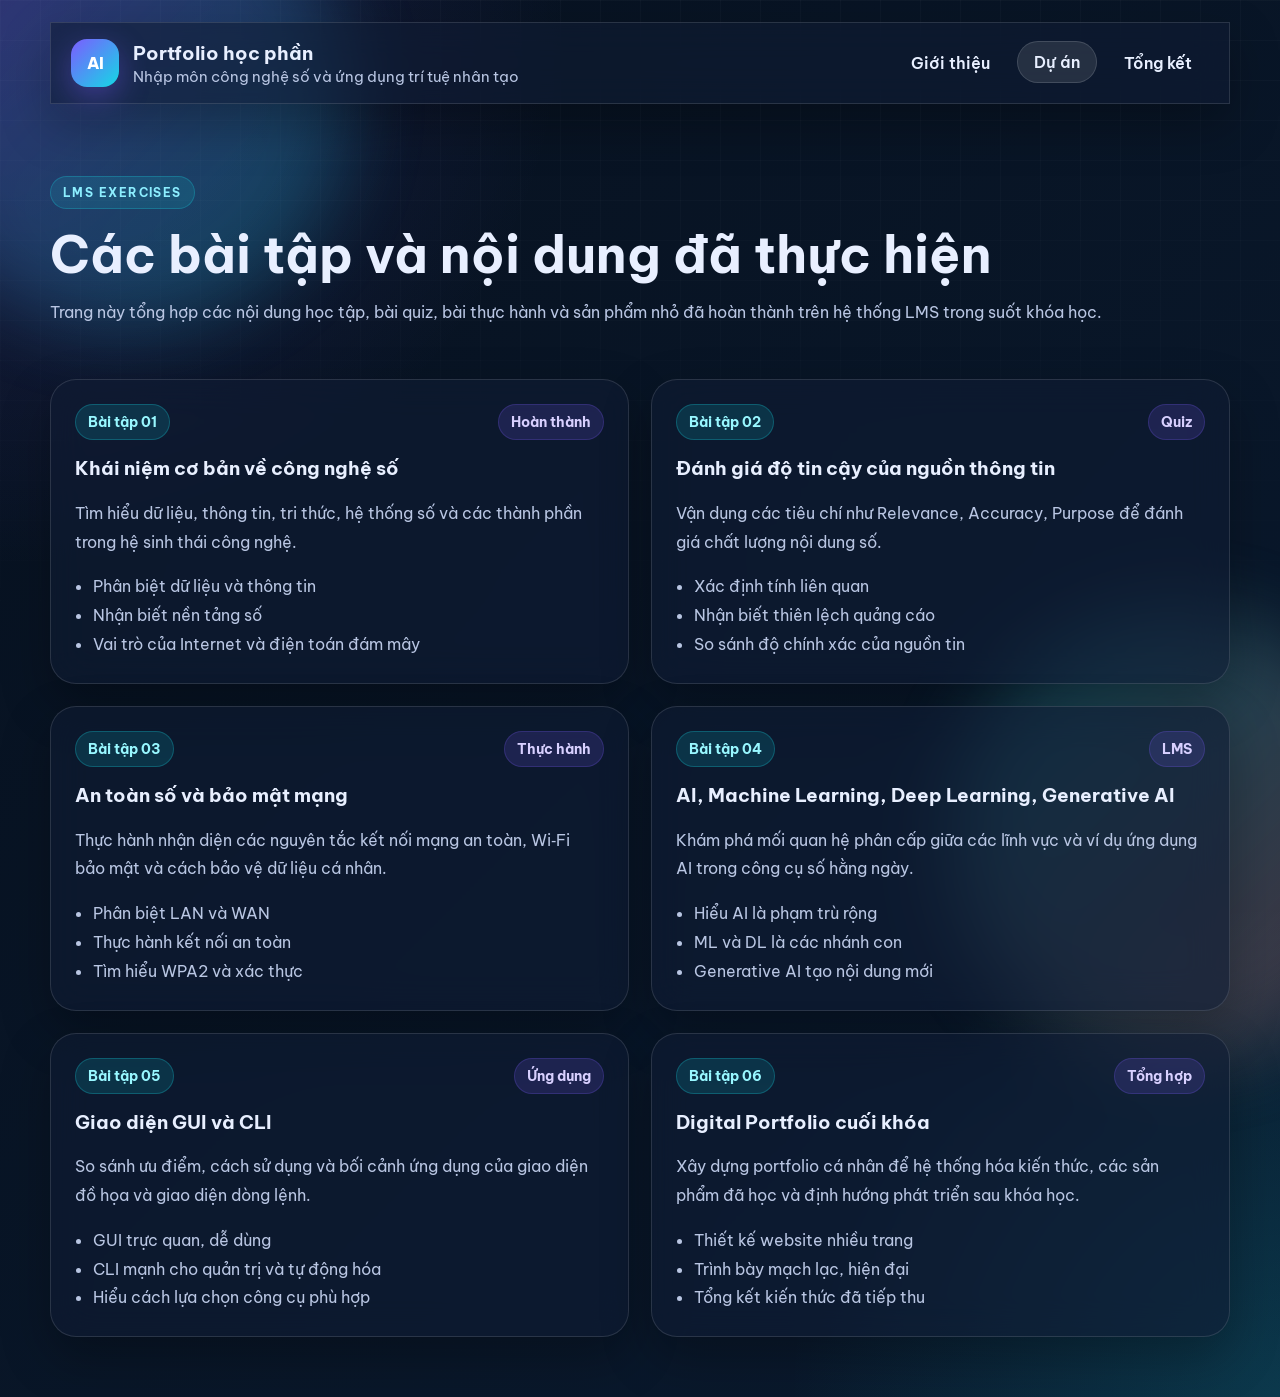
==== du-an.html @ e3ca64fa "Add files via upload" ====
<!DOCTYPE html>
<html lang="vi">
<head>
  <meta charset="UTF-8" />
  <meta name="viewport" content="width=device-width, initial-scale=1.0" />
  <title>Portfolio | Dự án</title>
  <link rel="preconnect" href="https://fonts.googleapis.com">
  <link rel="preconnect" href="https://fonts.gstatic.com" crossorigin>
  <link href="https://fonts.googleapis.com/css2?family=Be+Vietnam+Pro:wght@300;400;500;600;700;800&display=swap" rel="stylesheet">
  <link rel="stylesheet" href="styles.css" />
</head>
<body>
  <div class="bg-orb orb-1"></div>
  <div class="bg-orb orb-2"></div>
  <div class="bg-grid"></div>

  <header class="site-header glass fade-down">
    <div class="brand">
      <div class="brand-badge">AI</div>
      <div>
        <h1>Portfolio học phần</h1>
        <p>Nhập môn công nghệ số và ứng dụng trí tuệ nhân tạo</p>
      </div>
    </div>
    <nav class="nav">
      <a class="nav-link" href="index.html">Giới thiệu</a>
      <a class="nav-link active" href="du-an.html">Dự án</a>
      <a class="nav-link" href="tong-ket.html">Tổng kết</a>
    </nav>
  </header>

  <main class="container">
    <section class="page-head fade-up">
      <span class="eyebrow">LMS EXERCISES</span>
      <h2>Các bài tập và nội dung đã thực hiện</h2>
      <p>
        Trang này tổng hợp các nội dung học tập, bài quiz, bài thực hành và sản phẩm nhỏ
        đã hoàn thành trên hệ thống LMS trong suốt khóa học.
      </p>
    </section>

    <section class="projects-grid">
      <article class="glass project-card reveal">
        <div class="project-top">
          <span class="project-badge">Bài tập 01</span>
          <span class="project-score">Hoàn thành</span>
        </div>
        <h3>Khái niệm cơ bản về công nghệ số</h3>
        <p>Tìm hiểu dữ liệu, thông tin, tri thức, hệ thống số và các thành phần trong hệ sinh thái công nghệ.</p>
        <ul class="mini-list">
          <li>Phân biệt dữ liệu và thông tin</li>
          <li>Nhận biết nền tảng số</li>
          <li>Vai trò của Internet và điện toán đám mây</li>
        </ul>
      </article>

      <article class="glass project-card reveal">
        <div class="project-top">
          <span class="project-badge">Bài tập 02</span>
          <span class="project-score">Quiz</span>
        </div>
        <h3>Đánh giá độ tin cậy của nguồn thông tin</h3>
        <p>Vận dụng các tiêu chí như Relevance, Accuracy, Purpose để đánh giá chất lượng nội dung số.</p>
        <ul class="mini-list">
          <li>Xác định tính liên quan</li>
          <li>Nhận biết thiên lệch quảng cáo</li>
          <li>So sánh độ chính xác của nguồn tin</li>
        </ul>
      </article>

      <article class="glass project-card reveal">
        <div class="project-top">
          <span class="project-badge">Bài tập 03</span>
          <span class="project-score">Thực hành</span>
        </div>
        <h3>An toàn số và bảo mật mạng</h3>
        <p>Thực hành nhận diện các nguyên tắc kết nối mạng an toàn, Wi‑Fi bảo mật và cách bảo vệ dữ liệu cá nhân.</p>
        <ul class="mini-list">
          <li>Phân biệt LAN và WAN</li>
          <li>Thực hành kết nối an toàn</li>
          <li>Tìm hiểu WPA2 và xác thực</li>
        </ul>
      </article>

      <article class="glass project-card reveal">
        <div class="project-top">
          <span class="project-badge">Bài tập 04</span>
          <span class="project-score">LMS</span>
        </div>
        <h3>AI, Machine Learning, Deep Learning, Generative AI</h3>
        <p>Khám phá mối quan hệ phân cấp giữa các lĩnh vực và ví dụ ứng dụng AI trong công cụ số hằng ngày.</p>
        <ul class="mini-list">
          <li>Hiểu AI là phạm trù rộng</li>
          <li>ML và DL là các nhánh con</li>
          <li>Generative AI tạo nội dung mới</li>
        </ul>
      </article>

      <article class="glass project-card reveal">
        <div class="project-top">
          <span class="project-badge">Bài tập 05</span>
          <span class="project-score">Ứng dụng</span>
        </div>
        <h3>Giao diện GUI và CLI</h3>
        <p>So sánh ưu điểm, cách sử dụng và bối cảnh ứng dụng của giao diện đồ họa và giao diện dòng lệnh.</p>
        <ul class="mini-list">
          <li>GUI trực quan, dễ dùng</li>
          <li>CLI mạnh cho quản trị và tự động hóa</li>
          <li>Hiểu cách lựa chọn công cụ phù hợp</li>
        </ul>
      </article>

      <article class="glass project-card reveal">
        <div class="project-top">
          <span class="project-badge">Bài tập 06</span>
          <span class="project-score">Tổng hợp</span>
        </div>
        <h3>Digital Portfolio cuối khóa</h3>
        <p>Xây dựng portfolio cá nhân để hệ thống hóa kiến thức, các sản phẩm đã học và định hướng phát triển sau khóa học.</p>
        <ul class="mini-list">
          <li>Thiết kế website nhiều trang</li>
          <li>Trình bày mạch lạc, hiện đại</li>
          <li>Tổng kết kiến thức đã tiếp thu</li>
        </ul>
      </article>
    </section>
  </main>

  <script src="script.js"></script>
</body>
</html>
---- styles.css ----
* {
  box-sizing: border-box;
}

:root {
  --bg: #07111f;
  --bg-2: #0a1a2f;
  --card: rgba(16, 29, 52, 0.58);
  --card-border: rgba(255, 255, 255, 0.12);
  --text: #e8efff;
  --muted: #b9c6e3;
  --accent: #7c5cff;
  --accent-2: #14d9e5;
  --accent-3: #ff7b72;
  --shadow: 0 20px 50px rgba(0, 0, 0, 0.28);
}

html {
  scroll-behavior: smooth;
}

body {
  margin: 0;
  font-family: 'Be Vietnam Pro', sans-serif;
  color: var(--text);
  background:
    radial-gradient(circle at top left, rgba(124, 92, 255, 0.18), transparent 30%),
    radial-gradient(circle at bottom right, rgba(20, 217, 229, 0.16), transparent 26%),
    linear-gradient(135deg, var(--bg), var(--bg-2));
  min-height: 100vh;
  overflow-x: hidden;
}

.bg-grid {
  position: fixed;
  inset: 0;
  background-image:
    linear-gradient(rgba(255,255,255,0.04) 1px, transparent 1px),
    linear-gradient(90deg, rgba(255,255,255,0.04) 1px, transparent 1px);
  background-size: 40px 40px;
  mask-image: linear-gradient(to bottom, rgba(255,255,255,.65), transparent 85%);
  pointer-events: none;
  z-index: -3;
}

.bg-orb {
  position: fixed;
  width: 28rem;
  height: 28rem;
  border-radius: 50%;
  filter: blur(40px);
  opacity: 0.26;
  z-index: -2;
  animation: drift 12s ease-in-out infinite;
}

.orb-1 {
  background: linear-gradient(135deg, #7c5cff, #14d9e5);
  top: -120px;
  left: -100px;
}

.orb-2 {
  background: linear-gradient(135deg, #14d9e5, #ff7b72);
  bottom: -160px;
  right: -120px;
  animation-delay: -4s;
}

.container {
  width: min(1180px, calc(100% - 32px));
  margin: 0 auto 60px;
}

.site-header {
  width: min(1180px, calc(100% - 32px));
  margin: 22px auto 0;
  padding: 16px 20px;
  display: flex;
  justify-content: space-between;
  gap: 20px;
  align-items: center;
  position: sticky;
  top: 12px;
  z-index: 50;
}

.glass {
  background: var(--card);
  border: 1px solid var(--card-border);
  backdrop-filter: blur(18px);
  -webkit-backdrop-filter: blur(18px);
  box-shadow: var(--shadow);
}

.brand {
  display: flex;
  align-items: center;
  gap: 14px;
}

.brand h1 {
  font-size: 1.18rem;
  margin: 0;
}

.brand p {
  margin: 2px 0 0;
  color: var(--muted);
  font-size: 0.92rem;
}

.brand-badge {
  width: 48px;
  height: 48px;
  border-radius: 16px;
  display: grid;
  place-items: center;
  font-weight: 800;
  color: white;
  background: linear-gradient(135deg, var(--accent), var(--accent-2));
  box-shadow: 0 10px 30px rgba(124, 92, 255, 0.38);
}

.nav {
  display: flex;
  gap: 10px;
  flex-wrap: wrap;
}

.nav-link {
  text-decoration: none;
  color: var(--text);
  padding: 10px 16px;
  border-radius: 999px;
  border: 1px solid transparent;
  transition: 0.35s ease;
  font-weight: 600;
}

.nav-link:hover,
.nav-link.active {
  background: rgba(255,255,255,0.1);
  border-color: rgba(255,255,255,0.14);
  transform: translateY(-1px);
}

.hero {
  display: grid;
  grid-template-columns: 1.15fr 0.85fr;
  gap: 28px;
  align-items: center;
  min-height: calc(100vh - 170px);
}

.eyebrow {
  display: inline-block;
  color: #8ceeff;
  background: rgba(20, 217, 229, 0.12);
  border: 1px solid rgba(20, 217, 229, 0.25);
  padding: 8px 12px;
  border-radius: 999px;
  letter-spacing: 0.12em;
  font-size: 0.75rem;
  font-weight: 700;
  margin-bottom: 18px;
}

.hero-text h2,
.page-head h2 {
  font-size: clamp(2rem, 4vw, 4rem);
  line-height: 1.08;
  margin: 0 0 16px;
}

.hero-text p,
.page-head p,
.card p,
.reflection p,
.goal-card p,
.timeline-item p,
.project-card p {
  color: var(--muted);
  line-height: 1.8;
  font-size: 1rem;
}

.hero-actions {
  display: flex;
  gap: 14px;
  flex-wrap: wrap;
  margin-top: 28px;
}

.btn {
  text-decoration: none;
  color: white;
  padding: 14px 22px;
  border-radius: 16px;
  font-weight: 700;
  transition: 0.35s ease;
  display: inline-flex;
  align-items: center;
  justify-content: center;
}

.btn:hover {
  transform: translateY(-3px) scale(1.01);
}

.btn-primary {
  background: linear-gradient(135deg, var(--accent), #9b7dff);
  box-shadow: 0 14px 30px rgba(124, 92, 255, 0.28);
}

.btn-secondary {
  background: rgba(255,255,255,0.08);
  border: 1px solid rgba(255,255,255,0.12);
}

.hero-card {
  border-radius: 30px;
  padding: 26px;
  position: relative;
  overflow: hidden;
}

.float-card {
  animation: floatUpDown 5s ease-in-out infinite;
}

.profile-ring {
  position: absolute;
  width: 220px;
  height: 220px;
  right: -60px;
  top: -60px;
  border-radius: 50%;
  background: radial-gradient(circle, rgba(20,217,229,0.4), transparent 70%);
}

.profile-content {
  position: relative;
  z-index: 2;
}

.avatar {
  width: 78px;
  height: 78px;
  border-radius: 24px;
  display: grid;
  place-items: center;
  font-size: 1.45rem;
  font-weight: 800;
  background: linear-gradient(135deg, #14d9e5, #7c5cff);
  margin-bottom: 18px;
}

.info-list {
  list-style: none;
  padding: 0;
  margin: 18px 0 0;
  display: grid;
  gap: 14px;
}

.info-list li {
  display: flex;
  justify-content: space-between;
  gap: 12px;
  padding: 12px 14px;
  border-radius: 16px;
  background: rgba(255,255,255,0.05);
}

.info-list span {
  color: var(--muted);
}

.grid.two-col {
  display: grid;
  grid-template-columns: repeat(2, 1fr);
  gap: 24px;
}

.section-gap {
  margin-top: 38px;
}

.card,
.reflection,
.goal-card,
.project-card,
.timeline-item,
.closing-box {
  border-radius: 26px;
  padding: 24px;
}

.card h3,
.project-card h3,
.reflection h3,
.goal-card h4 {
  margin-top: 0;
}

.tag-list {
  display: flex;
  gap: 12px;
  flex-wrap: wrap;
  margin-top: 18px;
}

.tag {
  border-radius: 999px;
  padding: 10px 14px;
  background: rgba(124, 92, 255, 0.15);
  border: 1px solid rgba(124, 92, 255, 0.25);
  color: #ddd8ff;
  font-weight: 600;
}

.section-title {
  display: flex;
  align-items: center;
  gap: 14px;
  margin-bottom: 18px;
}

.section-title h3 {
  margin: 0;
  font-size: 1.5rem;
}

.line {
  display: inline-block;
  width: 60px;
  height: 3px;
  border-radius: 999px;
  background: linear-gradient(90deg, var(--accent-2), var(--accent));
}

.timeline {
  display: grid;
  gap: 18px;
}

.timeline-item {
  display: grid;
  grid-template-columns: auto 1fr;
  gap: 16px;
  align-items: start;
}

.dot {
  width: 14px;
  height: 14px;
  margin-top: 8px;
  border-radius: 50%;
  background: linear-gradient(135deg, var(--accent-2), var(--accent));
  box-shadow: 0 0 0 10px rgba(20, 217, 229, 0.09);
}

.page-head {
  padding: 72px 0 18px;
}

.projects-grid {
  display: grid;
  grid-template-columns: repeat(2, minmax(0, 1fr));
  gap: 22px;
  margin-top: 18px;
}

.project-top {
  display: flex;
  justify-content: space-between;
  gap: 12px;
  align-items: center;
  margin-bottom: 16px;
}

.project-badge,
.project-score {
  font-size: 0.86rem;
  padding: 8px 12px;
  border-radius: 999px;
  font-weight: 700;
}

.project-badge {
  background: rgba(20, 217, 229, 0.14);
  color: #98f7ff;
  border: 1px solid rgba(20, 217, 229, 0.25);
}

.project-score {
  background: rgba(124, 92, 255, 0.16);
  color: #d8d0ff;
  border: 1px solid rgba(124, 92, 255, 0.22);
}

.mini-list {
  padding-left: 18px;
  color: var(--muted);
  line-height: 1.8;
  margin-bottom: 0;
}

.goal-grid {
  display: grid;
  grid-template-columns: repeat(3, 1fr);
  gap: 22px;
}

.closing {
  margin-top: 34px;
  padding-bottom: 30px;
}

.closing-box {
  text-align: center;
}

.closing-text {
  max-width: 820px;
  margin: 0 auto 22px;
  line-height: 1.9;
  color: var(--muted);
}

.fade-down,
.fade-up,
.reveal {
  opacity: 0;
  transform: translateY(20px);
  animation: showUp 0.9s ease forwards;
}

.fade-down {
  transform: translateY(-20px);
}

.delay-1 { animation-delay: 0.15s; }
.delay-2 { animation-delay: 0.3s; }
.delay-3 { animation-delay: 0.45s; }
.delay-4 { animation-delay: 0.6s; }

.reveal.visible {
  opacity: 1;
  transform: translateY(0);
}

.project-card,
.card,
.goal-card,
.timeline-item,
.reflection {
  transition: transform 0.35s ease, border-color 0.35s ease, background 0.35s ease;
}

.project-card:hover,
.card:hover,
.goal-card:hover,
.timeline-item:hover,
.reflection:hover,
.hero-card:hover {
  transform: translateY(-8px);
  border-color: rgba(255,255,255,0.22);
  background: rgba(19, 34, 59, 0.72);
}

@keyframes showUp {
  to {
    opacity: 1;
    transform: translateY(0);
  }
}

@keyframes floatUpDown {
  0%, 100% { transform: translateY(0px); }
  50% { transform: translateY(-12px); }
}

@keyframes drift {
  0%, 100% { transform: translate(0, 0); }
  50% { transform: translate(18px, -18px); }
}

@media (max-width: 980px) {
  .hero,
  .grid.two-col,
  .projects-grid,
  .goal-grid {
    grid-template-columns: 1fr;
  }

  .site-header {
    position: static;
  }

  .hero {
    padding-top: 44px;
    min-height: auto;
  }
}

@media (max-width: 680px) {
  .brand {
    align-items: flex-start;
  }

  .site-header {
    padding: 14px;
    flex-direction: column;
    align-items: stretch;
  }

  .nav {
    justify-content: center;
  }

  .hero-text h2,
  .page-head h2 {
    font-size: 2rem;
  }

  .info-list li,
  .project-top {
    flex-direction: column;
    align-items: flex-start;
  }

  .container {
    width: min(100% - 20px, 1180px);
  }
}
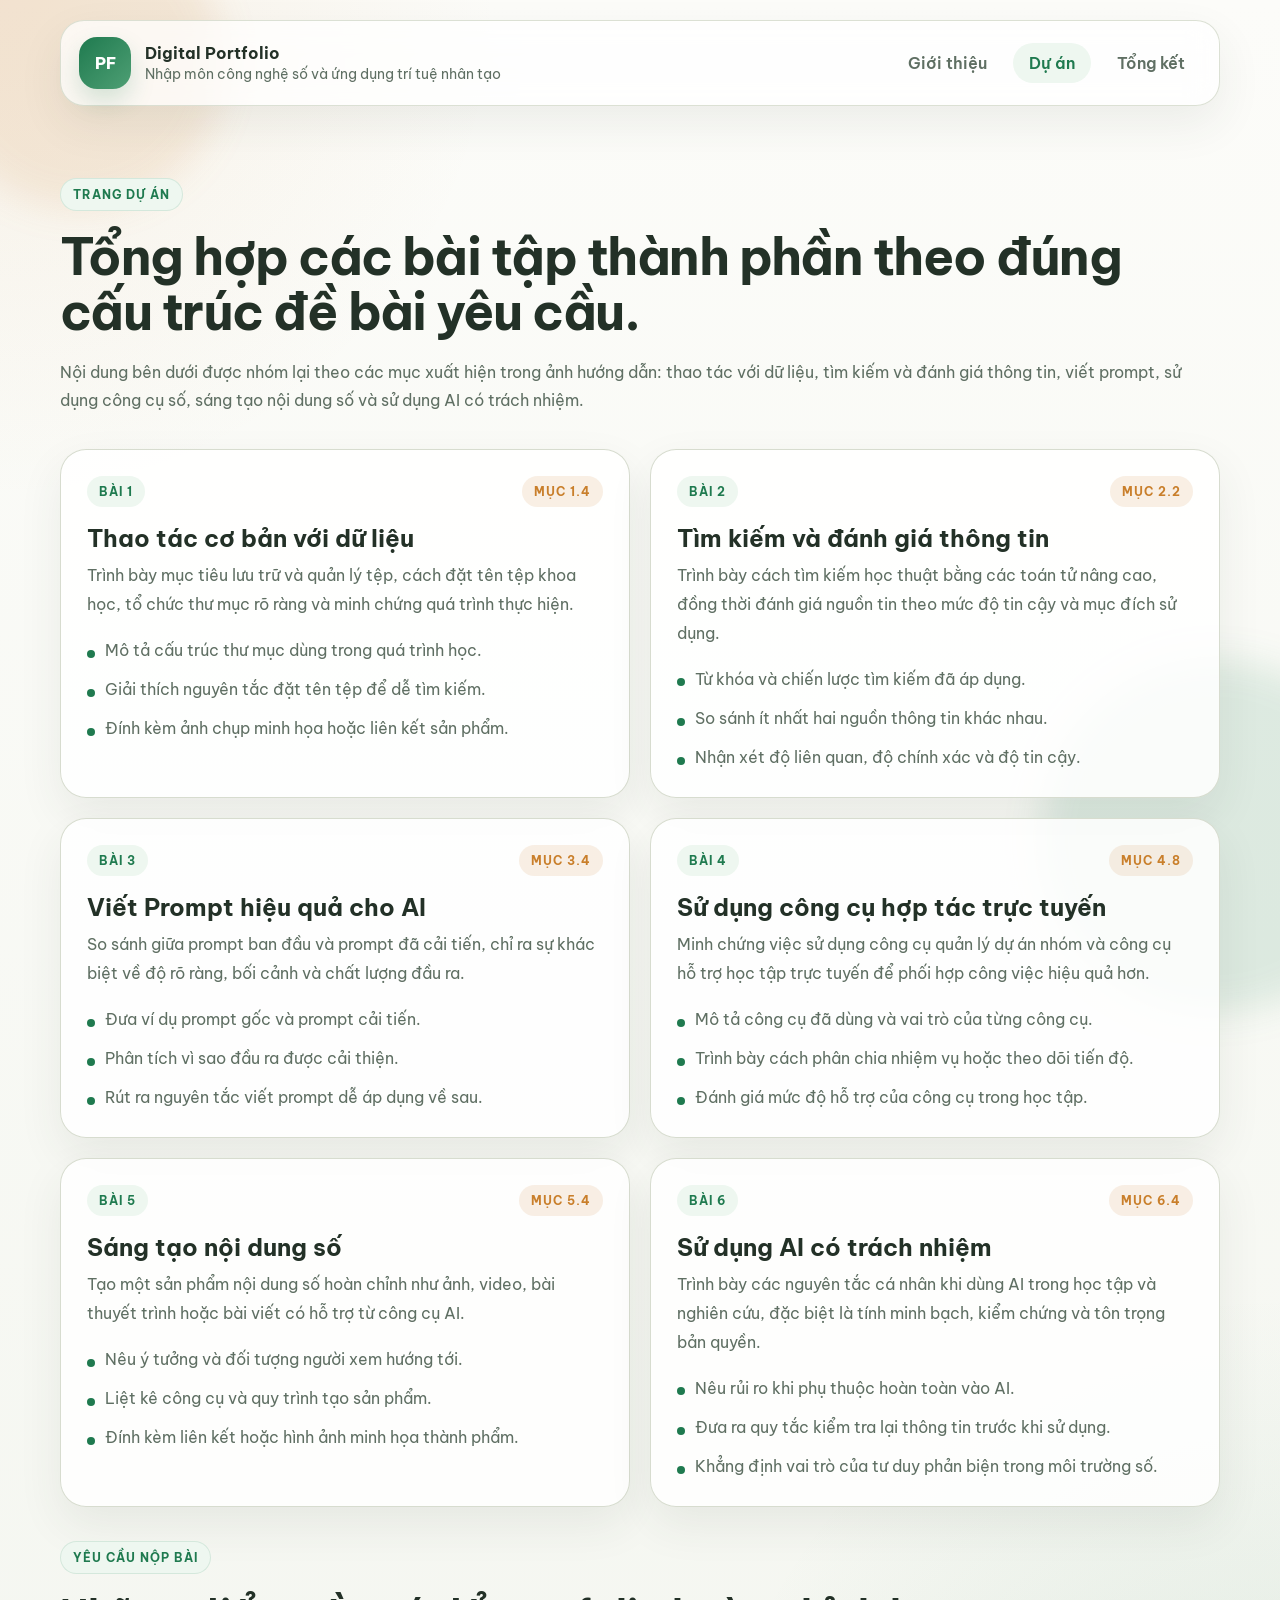
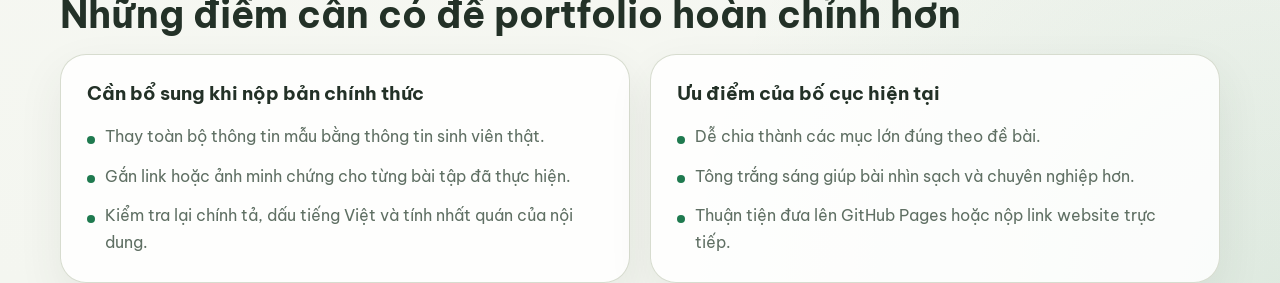
==== commit 8c546018: "1" ====
--- a/du-an.html
+++ b/du-an.html
@@ -10,121 +10,149 @@
   <link rel="stylesheet" href="styles.css" />
 </head>
 <body>
-  <div class="bg-orb orb-1"></div>
-  <div class="bg-orb orb-2"></div>
-  <div class="bg-grid"></div>
+  <div class="page-shell">
+    <header class="site-header reveal">
+      <a class="brand" href="index.html">
+        <span class="brand-badge">PF</span>
+        <span class="brand-copy">
+          <strong>Digital Portfolio</strong>
+          <small>Nhập môn công nghệ số và ứng dụng trí tuệ nhân tạo</small>
+        </span>
+      </a>
 
-  <header class="site-header glass fade-down">
-    <div class="brand">
-      <div class="brand-badge">AI</div>
-      <div>
-        <h1>Portfolio học phần</h1>
-        <p>Nhập môn công nghệ số và ứng dụng trí tuệ nhân tạo</p>
-      </div>
-    </div>
-    <nav class="nav">
-      <a class="nav-link" href="index.html">Giới thiệu</a>
-      <a class="nav-link active" href="du-an.html">Dự án</a>
-      <a class="nav-link" href="tong-ket.html">Tổng kết</a>
-    </nav>
-  </header>
+      <nav class="nav">
+        <a class="nav-link" href="index.html">Giới thiệu</a>
+        <a class="nav-link active" href="du-an.html">Dự án</a>
+        <a class="nav-link" href="tong-ket.html">Tổng kết</a>
+      </nav>
+    </header>
 
-  <main class="container">
-    <section class="page-head fade-up">
-      <span class="eyebrow">LMS EXERCISES</span>
-      <h2>Các bài tập và nội dung đã thực hiện</h2>
-      <p>
-        Trang này tổng hợp các nội dung học tập, bài quiz, bài thực hành và sản phẩm nhỏ
-        đã hoàn thành trên hệ thống LMS trong suốt khóa học.
-      </p>
-    </section>
+    <main class="container">
+      <section class="page-intro reveal">
+        <span class="eyebrow">TRANG DỰ ÁN</span>
+        <h1>Tổng hợp các bài tập thành phần theo đúng cấu trúc đề bài yêu cầu.</h1>
+        <p class="lead">
+          Nội dung bên dưới được nhóm lại theo các mục xuất hiện trong ảnh hướng dẫn: thao tác với dữ liệu,
+          tìm kiếm và đánh giá thông tin, viết prompt, sử dụng công cụ số, sáng tạo nội dung số và sử dụng AI có trách nhiệm.
+        </p>
+      </section>
 
-    <section class="projects-grid">
-      <article class="glass project-card reveal">
-        <div class="project-top">
-          <span class="project-badge">Bài tập 01</span>
-          <span class="project-score">Hoàn thành</span>
+      <section class="section reveal">
+        <div class="project-grid">
+          <article class="project-card">
+            <div class="project-head">
+              <span class="chip">Bài 1</span>
+              <span class="status">Mục 1.4</span>
+            </div>
+            <h2>Thao tác cơ bản với dữ liệu</h2>
+            <p>Trình bày mục tiêu lưu trữ và quản lý tệp, cách đặt tên tệp khoa học, tổ chức thư mục rõ ràng và minh chứng quá trình thực hiện.</p>
+            <ul class="feature-list">
+              <li>Mô tả cấu trúc thư mục dùng trong quá trình học.</li>
+              <li>Giải thích nguyên tắc đặt tên tệp để dễ tìm kiếm.</li>
+              <li>Đính kèm ảnh chụp minh họa hoặc liên kết sản phẩm.</li>
+            </ul>
+          </article>
+
+          <article class="project-card">
+            <div class="project-head">
+              <span class="chip">Bài 2</span>
+              <span class="status">Mục 2.2</span>
+            </div>
+            <h2>Tìm kiếm và đánh giá thông tin</h2>
+            <p>Trình bày cách tìm kiếm học thuật bằng các toán tử nâng cao, đồng thời đánh giá nguồn tin theo mức độ tin cậy và mục đích sử dụng.</p>
+            <ul class="feature-list">
+              <li>Từ khóa và chiến lược tìm kiếm đã áp dụng.</li>
+              <li>So sánh ít nhất hai nguồn thông tin khác nhau.</li>
+              <li>Nhận xét độ liên quan, độ chính xác và độ tin cậy.</li>
+            </ul>
+          </article>
+
+          <article class="project-card">
+            <div class="project-head">
+              <span class="chip">Bài 3</span>
+              <span class="status">Mục 3.4</span>
+            </div>
+            <h2>Viết Prompt hiệu quả cho AI</h2>
+            <p>So sánh giữa prompt ban đầu và prompt đã cải tiến, chỉ ra sự khác biệt về độ rõ ràng, bối cảnh và chất lượng đầu ra.</p>
+            <ul class="feature-list">
+              <li>Đưa ví dụ prompt gốc và prompt cải tiến.</li>
+              <li>Phân tích vì sao đầu ra được cải thiện.</li>
+              <li>Rút ra nguyên tắc viết prompt dễ áp dụng về sau.</li>
+            </ul>
+          </article>
+
+          <article class="project-card">
+            <div class="project-head">
+              <span class="chip">Bài 4</span>
+              <span class="status">Mục 4.8</span>
+            </div>
+            <h2>Sử dụng công cụ hợp tác trực tuyến</h2>
+            <p>Minh chứng việc sử dụng công cụ quản lý dự án nhóm và công cụ hỗ trợ học tập trực tuyến để phối hợp công việc hiệu quả hơn.</p>
+            <ul class="feature-list">
+              <li>Mô tả công cụ đã dùng và vai trò của từng công cụ.</li>
+              <li>Trình bày cách phân chia nhiệm vụ hoặc theo dõi tiến độ.</li>
+              <li>Đánh giá mức độ hỗ trợ của công cụ trong học tập.</li>
+            </ul>
+          </article>
+
+          <article class="project-card">
+            <div class="project-head">
+              <span class="chip">Bài 5</span>
+              <span class="status">Mục 5.4</span>
+            </div>
+            <h2>Sáng tạo nội dung số</h2>
+            <p>Tạo một sản phẩm nội dung số hoàn chỉnh như ảnh, video, bài thuyết trình hoặc bài viết có hỗ trợ từ công cụ AI.</p>
+            <ul class="feature-list">
+              <li>Nêu ý tưởng và đối tượng người xem hướng tới.</li>
+              <li>Liệt kê công cụ và quy trình tạo sản phẩm.</li>
+              <li>Đính kèm liên kết hoặc hình ảnh minh họa thành phẩm.</li>
+            </ul>
+          </article>
+
+          <article class="project-card">
+            <div class="project-head">
+              <span class="chip">Bài 6</span>
+              <span class="status">Mục 6.4</span>
+            </div>
+            <h2>Sử dụng AI có trách nhiệm</h2>
+            <p>Trình bày các nguyên tắc cá nhân khi dùng AI trong học tập và nghiên cứu, đặc biệt là tính minh bạch, kiểm chứng và tôn trọng bản quyền.</p>
+            <ul class="feature-list">
+              <li>Nêu rủi ro khi phụ thuộc hoàn toàn vào AI.</li>
+              <li>Đưa ra quy tắc kiểm tra lại thông tin trước khi sử dụng.</li>
+              <li>Khẳng định vai trò của tư duy phản biện trong môi trường số.</li>
+            </ul>
+          </article>
         </div>
-        <h3>Khái niệm cơ bản về công nghệ số</h3>
-        <p>Tìm hiểu dữ liệu, thông tin, tri thức, hệ thống số và các thành phần trong hệ sinh thái công nghệ.</p>
-        <ul class="mini-list">
-          <li>Phân biệt dữ liệu và thông tin</li>
-          <li>Nhận biết nền tảng số</li>
-          <li>Vai trò của Internet và điện toán đám mây</li>
-        </ul>
-      </article>
+      </section>
 
-      <article class="glass project-card reveal">
-        <div class="project-top">
-          <span class="project-badge">Bài tập 02</span>
-          <span class="project-score">Quiz</span>
+      <section class="section reveal">
+        <div class="section-heading">
+          <span class="section-kicker">Yêu cầu nộp bài</span>
+          <h2>Những điểm cần có để portfolio hoàn chỉnh hơn</h2>
         </div>
-        <h3>Đánh giá độ tin cậy của nguồn thông tin</h3>
-        <p>Vận dụng các tiêu chí như Relevance, Accuracy, Purpose để đánh giá chất lượng nội dung số.</p>
-        <ul class="mini-list">
-          <li>Xác định tính liên quan</li>
-          <li>Nhận biết thiên lệch quảng cáo</li>
-          <li>So sánh độ chính xác của nguồn tin</li>
-        </ul>
-      </article>
 
-      <article class="glass project-card reveal">
-        <div class="project-top">
-          <span class="project-badge">Bài tập 03</span>
-          <span class="project-score">Thực hành</span>
+        <div class="grid-two">
+          <article class="panel">
+            <h3>Cần bổ sung khi nộp bản chính thức</h3>
+            <ul class="feature-list">
+              <li>Thay toàn bộ thông tin mẫu bằng thông tin sinh viên thật.</li>
+              <li>Gắn link hoặc ảnh minh chứng cho từng bài tập đã thực hiện.</li>
+              <li>Kiểm tra lại chính tả, dấu tiếng Việt và tính nhất quán của nội dung.</li>
+            </ul>
+          </article>
+
+          <article class="panel">
+            <h3>Ưu điểm của bố cục hiện tại</h3>
+            <ul class="feature-list">
+              <li>Dễ chia thành các mục lớn đúng theo đề bài.</li>
+              <li>Tông trắng sáng giúp bài nhìn sạch và chuyên nghiệp hơn.</li>
+              <li>Thuận tiện đưa lên GitHub Pages hoặc nộp link website trực tiếp.</li>
+            </ul>
+          </article>
         </div>
-        <h3>An toàn số và bảo mật mạng</h3>
-        <p>Thực hành nhận diện các nguyên tắc kết nối mạng an toàn, Wi‑Fi bảo mật và cách bảo vệ dữ liệu cá nhân.</p>
-        <ul class="mini-list">
-          <li>Phân biệt LAN và WAN</li>
-          <li>Thực hành kết nối an toàn</li>
-          <li>Tìm hiểu WPA2 và xác thực</li>
-        </ul>
-      </article>
-
-      <article class="glass project-card reveal">
-        <div class="project-top">
-          <span class="project-badge">Bài tập 04</span>
-          <span class="project-score">LMS</span>
-        </div>
-        <h3>AI, Machine Learning, Deep Learning, Generative AI</h3>
-        <p>Khám phá mối quan hệ phân cấp giữa các lĩnh vực và ví dụ ứng dụng AI trong công cụ số hằng ngày.</p>
-        <ul class="mini-list">
-          <li>Hiểu AI là phạm trù rộng</li>
-          <li>ML và DL là các nhánh con</li>
-          <li>Generative AI tạo nội dung mới</li>
-        </ul>
-      </article>
-
-      <article class="glass project-card reveal">
-        <div class="project-top">
-          <span class="project-badge">Bài tập 05</span>
-          <span class="project-score">Ứng dụng</span>
-        </div>
-        <h3>Giao diện GUI và CLI</h3>
-        <p>So sánh ưu điểm, cách sử dụng và bối cảnh ứng dụng của giao diện đồ họa và giao diện dòng lệnh.</p>
-        <ul class="mini-list">
-          <li>GUI trực quan, dễ dùng</li>
-          <li>CLI mạnh cho quản trị và tự động hóa</li>
-          <li>Hiểu cách lựa chọn công cụ phù hợp</li>
-        </ul>
-      </article>
-
-      <article class="glass project-card reveal">
-        <div class="project-top">
-          <span class="project-badge">Bài tập 06</span>
-          <span class="project-score">Tổng hợp</span>
-        </div>
-        <h3>Digital Portfolio cuối khóa</h3>
-        <p>Xây dựng portfolio cá nhân để hệ thống hóa kiến thức, các sản phẩm đã học và định hướng phát triển sau khóa học.</p>
-        <ul class="mini-list">
-          <li>Thiết kế website nhiều trang</li>
-          <li>Trình bày mạch lạc, hiện đại</li>
-          <li>Tổng kết kiến thức đã tiếp thu</li>
-        </ul>
-      </article>
-    </section>
-  </main>
+      </section>
+    </main>
+  </div>
 
   <script src="script.js"></script>
 </body>
--- a/styles.css
+++ b/styles.css
@@ -3,16 +3,18 @@
 }
 
 :root {
-  --bg: #07111f;
-  --bg-2: #0a1a2f;
-  --card: rgba(16, 29, 52, 0.58);
-  --card-border: rgba(255, 255, 255, 0.12);
-  --text: #e8efff;
-  --muted: #b9c6e3;
-  --accent: #7c5cff;
-  --accent-2: #14d9e5;
-  --accent-3: #ff7b72;
-  --shadow: 0 20px 50px rgba(0, 0, 0, 0.28);
+  --bg: #f6f7f3;
+  --bg-soft: #ffffff;
+  --panel: rgba(255, 255, 255, 0.84);
+  --panel-strong: #ffffff;
+  --line: #e4e7dd;
+  --line-strong: #d3d9ca;
+  --text: #233127;
+  --muted: #5f6f63;
+  --accent: #1f7a4f;
+  --accent-soft: #eef7f0;
+  --accent-warm: #c97f2b;
+  --shadow: 0 18px 45px rgba(51, 68, 52, 0.08);
 }
 
 html {
@@ -21,495 +23,508 @@
 
 body {
   margin: 0;
-  font-family: 'Be Vietnam Pro', sans-serif;
+  min-height: 100vh;
   color: var(--text);
+  font-family: "Be Vietnam Pro", sans-serif;
   background:
-    radial-gradient(circle at top left, rgba(124, 92, 255, 0.18), transparent 30%),
-    radial-gradient(circle at bottom right, rgba(20, 217, 229, 0.16), transparent 26%),
-    linear-gradient(135deg, var(--bg), var(--bg-2));
-  min-height: 100vh;
-  overflow-x: hidden;
-}
-
-.bg-grid {
+    radial-gradient(circle at top left, rgba(199, 127, 43, 0.09), transparent 22%),
+    radial-gradient(circle at bottom right, rgba(31, 122, 79, 0.1), transparent 26%),
+    linear-gradient(180deg, #fcfcf9 0%, #f4f6f0 100%);
+}
+
+.page-shell {
+  position: relative;
+  overflow: hidden;
+}
+
+.page-shell::before,
+.page-shell::after {
+  content: "";
   position: fixed;
-  inset: 0;
-  background-image:
-    linear-gradient(rgba(255,255,255,0.04) 1px, transparent 1px),
-    linear-gradient(90deg, rgba(255,255,255,0.04) 1px, transparent 1px);
-  background-size: 40px 40px;
-  mask-image: linear-gradient(to bottom, rgba(255,255,255,.65), transparent 85%);
+  border-radius: 999px;
   pointer-events: none;
-  z-index: -3;
-}
-
-.bg-orb {
-  position: fixed;
-  width: 28rem;
-  height: 28rem;
-  border-radius: 50%;
-  filter: blur(40px);
-  opacity: 0.26;
-  z-index: -2;
-  animation: drift 12s ease-in-out infinite;
-}
-
-.orb-1 {
-  background: linear-gradient(135deg, #7c5cff, #14d9e5);
-  top: -120px;
-  left: -100px;
-}
-
-.orb-2 {
-  background: linear-gradient(135deg, #14d9e5, #ff7b72);
-  bottom: -160px;
-  right: -120px;
-  animation-delay: -4s;
-}
-
-.container {
-  width: min(1180px, calc(100% - 32px));
-  margin: 0 auto 60px;
-}
-
+  z-index: -1;
+  filter: blur(18px);
+}
+
+.page-shell::before {
+  width: 18rem;
+  height: 18rem;
+  top: -5rem;
+  left: -4rem;
+  background: rgba(201, 127, 43, 0.12);
+}
+
+.page-shell::after {
+  width: 22rem;
+  height: 22rem;
+  right: -7rem;
+  bottom: -7rem;
+  background: rgba(31, 122, 79, 0.12);
+}
+
+.container,
 .site-header {
-  width: min(1180px, calc(100% - 32px));
-  margin: 22px auto 0;
-  padding: 16px 20px;
+  width: min(1160px, calc(100% - 32px));
+  margin-left: auto;
+  margin-right: auto;
+}
+
+.site-header {
+  margin-top: 20px;
+  padding: 16px 18px;
   display: flex;
+  align-items: center;
   justify-content: space-between;
   gap: 20px;
-  align-items: center;
   position: sticky;
   top: 12px;
-  z-index: 50;
-}
-
-.glass {
-  background: var(--card);
-  border: 1px solid var(--card-border);
-  backdrop-filter: blur(18px);
-  -webkit-backdrop-filter: blur(18px);
+  z-index: 20;
+  background: rgba(255, 255, 255, 0.72);
+  border: 1px solid rgba(211, 217, 202, 0.8);
+  backdrop-filter: blur(14px);
+  border-radius: 24px;
   box-shadow: var(--shadow);
 }
 
 .brand {
-  display: flex;
+  display: inline-flex;
   align-items: center;
   gap: 14px;
-}
-
-.brand h1 {
-  font-size: 1.18rem;
-  margin: 0;
-}
-
-.brand p {
-  margin: 2px 0 0;
-  color: var(--muted);
-  font-size: 0.92rem;
+  text-decoration: none;
+  color: inherit;
 }
 
 .brand-badge {
-  width: 48px;
-  height: 48px;
-  border-radius: 16px;
+  width: 52px;
+  height: 52px;
+  border-radius: 18px;
   display: grid;
   place-items: center;
   font-weight: 800;
-  color: white;
-  background: linear-gradient(135deg, var(--accent), var(--accent-2));
-  box-shadow: 0 10px 30px rgba(124, 92, 255, 0.38);
+  color: #fff;
+  background: linear-gradient(135deg, var(--accent), #4e9f74);
+  box-shadow: 0 12px 24px rgba(31, 122, 79, 0.18);
+}
+
+.brand-copy {
+  display: grid;
+  gap: 2px;
+}
+
+.brand-copy strong {
+  font-size: 1rem;
+}
+
+.brand-copy small {
+  color: var(--muted);
+  font-size: 0.88rem;
 }
 
 .nav {
   display: flex;
+  align-items: center;
   gap: 10px;
   flex-wrap: wrap;
 }
 
 .nav-link {
-  text-decoration: none;
-  color: var(--text);
   padding: 10px 16px;
   border-radius: 999px;
-  border: 1px solid transparent;
-  transition: 0.35s ease;
+  text-decoration: none;
+  color: var(--muted);
   font-weight: 600;
+  transition: 0.25s ease;
 }
 
 .nav-link:hover,
 .nav-link.active {
-  background: rgba(255,255,255,0.1);
-  border-color: rgba(255,255,255,0.14);
-  transform: translateY(-1px);
+  color: var(--accent);
+  background: var(--accent-soft);
+}
+
+.hero,
+.page-intro {
+  padding-top: 72px;
 }
 
 .hero {
   display: grid;
-  grid-template-columns: 1.15fr 0.85fr;
-  gap: 28px;
-  align-items: center;
-  min-height: calc(100vh - 170px);
-}
-
-.eyebrow {
-  display: inline-block;
-  color: #8ceeff;
-  background: rgba(20, 217, 229, 0.12);
-  border: 1px solid rgba(20, 217, 229, 0.25);
+  grid-template-columns: minmax(0, 1.15fr) minmax(320px, 0.85fr);
+  gap: 26px;
+  align-items: start;
+}
+
+.hero-copy h1,
+.page-intro h1 {
+  margin: 0 0 18px;
+  font-size: clamp(2.2rem, 4vw, 4.4rem);
+  line-height: 1.08;
+  letter-spacing: -0.03em;
+}
+
+.lead,
+.panel p,
+.project-card p,
+.timeline-item p,
+.reflection-card p,
+.goal-card p,
+.closing-box p {
+  margin: 0;
+  color: var(--muted);
+  line-height: 1.8;
+}
+
+.eyebrow,
+.section-kicker,
+.chip,
+.status {
+  display: inline-flex;
+  align-items: center;
   padding: 8px 12px;
   border-radius: 999px;
-  letter-spacing: 0.12em;
-  font-size: 0.75rem;
+  font-size: 0.76rem;
   font-weight: 700;
+  letter-spacing: 0.08em;
+  text-transform: uppercase;
+}
+
+.eyebrow,
+.section-kicker {
   margin-bottom: 18px;
-}
-
-.hero-text h2,
-.page-head h2 {
-  font-size: clamp(2rem, 4vw, 4rem);
-  line-height: 1.08;
-  margin: 0 0 16px;
-}
-
-.hero-text p,
-.page-head p,
-.card p,
-.reflection p,
-.goal-card p,
-.timeline-item p,
-.project-card p {
-  color: var(--muted);
-  line-height: 1.8;
-  font-size: 1rem;
+  color: var(--accent);
+  background: var(--accent-soft);
+  border: 1px solid rgba(31, 122, 79, 0.12);
 }
 
 .hero-actions {
   display: flex;
   gap: 14px;
   flex-wrap: wrap;
-  margin-top: 28px;
+  margin: 28px 0 30px;
 }
 
 .btn {
+  display: inline-flex;
+  align-items: center;
+  justify-content: center;
+  min-height: 48px;
+  padding: 0 22px;
+  border-radius: 16px;
   text-decoration: none;
-  color: white;
-  padding: 14px 22px;
-  border-radius: 16px;
   font-weight: 700;
-  transition: 0.35s ease;
-  display: inline-flex;
-  align-items: center;
-  justify-content: center;
+  transition: transform 0.25s ease, box-shadow 0.25s ease, background 0.25s ease;
 }
 
 .btn:hover {
-  transform: translateY(-3px) scale(1.01);
+  transform: translateY(-2px);
 }
 
 .btn-primary {
-  background: linear-gradient(135deg, var(--accent), #9b7dff);
-  box-shadow: 0 14px 30px rgba(124, 92, 255, 0.28);
+  color: #fff;
+  background: linear-gradient(135deg, var(--accent), #4e9f74);
+  box-shadow: 0 16px 28px rgba(31, 122, 79, 0.18);
 }
 
 .btn-secondary {
-  background: rgba(255,255,255,0.08);
-  border: 1px solid rgba(255,255,255,0.12);
-}
-
-.hero-card {
-  border-radius: 30px;
+  color: var(--text);
+  background: #fff;
+  border: 1px solid var(--line-strong);
+}
+
+.stat-grid,
+.grid-two,
+.goal-grid,
+.project-grid {
+  display: grid;
+  gap: 20px;
+}
+
+.stat-grid {
+  grid-template-columns: repeat(3, minmax(0, 1fr));
+}
+
+.stat-card,
+.profile-card,
+.panel,
+.project-card,
+.reflection-card,
+.goal-card,
+.timeline-item,
+.closing-box {
+  background: var(--panel);
+  border: 1px solid rgba(211, 217, 202, 0.9);
+  box-shadow: var(--shadow);
+  backdrop-filter: blur(10px);
+}
+
+.stat-card {
+  padding: 20px;
+  border-radius: 22px;
+}
+
+.stat-card strong {
+  display: block;
+  font-size: 1.8rem;
+  margin-bottom: 6px;
+  color: var(--accent);
+}
+
+.stat-card span {
+  color: var(--muted);
+}
+
+.profile-card,
+.panel,
+.project-card,
+.reflection-card,
+.goal-card,
+.timeline-item,
+.closing-box {
+  border-radius: 26px;
   padding: 26px;
-  position: relative;
-  overflow: hidden;
-}
-
-.float-card {
-  animation: floatUpDown 5s ease-in-out infinite;
-}
-
-.profile-ring {
-  position: absolute;
-  width: 220px;
-  height: 220px;
-  right: -60px;
-  top: -60px;
-  border-radius: 50%;
-  background: radial-gradient(circle, rgba(20,217,229,0.4), transparent 70%);
-}
-
-.profile-content {
-  position: relative;
-  z-index: 2;
+}
+
+.profile-top {
+  display: flex;
+  align-items: center;
+  gap: 16px;
+  margin-bottom: 22px;
 }
 
 .avatar {
-  width: 78px;
-  height: 78px;
+  width: 76px;
+  height: 76px;
   border-radius: 24px;
   display: grid;
   place-items: center;
+  background: linear-gradient(135deg, #f2f8f3, #dcebdd);
+  color: var(--accent);
+  font-weight: 800;
   font-size: 1.45rem;
-  font-weight: 800;
-  background: linear-gradient(135deg, #14d9e5, #7c5cff);
-  margin-bottom: 18px;
+}
+
+.profile-label {
+  margin: 0 0 4px;
+  color: var(--accent);
+  font-size: 0.85rem;
+  font-weight: 700;
+  text-transform: uppercase;
+  letter-spacing: 0.08em;
+}
+
+.profile-top h2,
+.project-card h2,
+.panel h2,
+.closing-box h2 {
+  margin: 0 0 8px;
+}
+
+.muted {
+  color: var(--muted);
+}
+
+.info-list,
+.feature-list {
+  margin: 0;
+  padding: 0;
+  list-style: none;
 }
 
 .info-list {
-  list-style: none;
-  padding: 0;
-  margin: 18px 0 0;
-  display: grid;
-  gap: 14px;
+  display: grid;
+  gap: 12px;
 }
 
 .info-list li {
   display: flex;
   justify-content: space-between;
   gap: 12px;
-  padding: 12px 14px;
-  border-radius: 16px;
-  background: rgba(255,255,255,0.05);
+  align-items: center;
+  padding: 14px 16px;
+  border-radius: 18px;
+  background: var(--panel-strong);
+  border: 1px solid var(--line);
 }
 
 .info-list span {
   color: var(--muted);
 }
 
-.grid.two-col {
-  display: grid;
-  grid-template-columns: repeat(2, 1fr);
-  gap: 24px;
-}
-
-.section-gap {
-  margin-top: 38px;
-}
-
-.card,
-.reflection,
-.goal-card,
-.project-card,
-.timeline-item,
-.closing-box {
-  border-radius: 26px;
-  padding: 24px;
-}
-
-.card h3,
-.project-card h3,
-.reflection h3,
-.goal-card h4 {
+.section {
+  margin-top: 34px;
+}
+
+.section-heading {
+  margin-bottom: 18px;
+}
+
+.section-heading h2 {
+  margin: 0;
+  font-size: clamp(1.7rem, 3vw, 2.5rem);
+  line-height: 1.15;
+}
+
+.grid-two {
+  grid-template-columns: repeat(2, minmax(0, 1fr));
+}
+
+.panel h3,
+.timeline-item h3,
+.goal-card h3 {
   margin-top: 0;
-}
-
-.tag-list {
+  margin-bottom: 10px;
+}
+
+.feature-list {
+  display: grid;
+  gap: 12px;
+  margin-top: 18px;
+}
+
+.feature-list li {
+  position: relative;
+  padding-left: 18px;
+  color: var(--muted);
+  line-height: 1.7;
+}
+
+.feature-list li::before {
+  content: "";
+  position: absolute;
+  left: 0;
+  top: 0.8em;
+  width: 8px;
+  height: 8px;
+  border-radius: 999px;
+  background: var(--accent);
+}
+
+.timeline {
+  display: grid;
+  gap: 16px;
+}
+
+.timeline-item {
+  display: grid;
+  grid-template-columns: auto 1fr;
+  gap: 18px;
+  align-items: start;
+}
+
+.timeline-step {
+  width: 44px;
+  height: 44px;
+  display: grid;
+  place-items: center;
+  border-radius: 14px;
+  font-weight: 800;
+  color: var(--accent);
+  background: var(--accent-soft);
+}
+
+.project-grid {
+  grid-template-columns: repeat(2, minmax(0, 1fr));
+}
+
+.project-head {
   display: flex;
-  gap: 12px;
-  flex-wrap: wrap;
-  margin-top: 18px;
-}
-
-.tag {
-  border-radius: 999px;
-  padding: 10px 14px;
-  background: rgba(124, 92, 255, 0.15);
-  border: 1px solid rgba(124, 92, 255, 0.25);
-  color: #ddd8ff;
-  font-weight: 600;
-}
-
-.section-title {
-  display: flex;
-  align-items: center;
-  gap: 14px;
-  margin-bottom: 18px;
-}
-
-.section-title h3 {
-  margin: 0;
-  font-size: 1.5rem;
-}
-
-.line {
-  display: inline-block;
-  width: 60px;
-  height: 3px;
-  border-radius: 999px;
-  background: linear-gradient(90deg, var(--accent-2), var(--accent));
-}
-
-.timeline {
-  display: grid;
-  gap: 18px;
-}
-
-.timeline-item {
-  display: grid;
-  grid-template-columns: auto 1fr;
-  gap: 16px;
-  align-items: start;
-}
-
-.dot {
-  width: 14px;
-  height: 14px;
-  margin-top: 8px;
-  border-radius: 50%;
-  background: linear-gradient(135deg, var(--accent-2), var(--accent));
-  box-shadow: 0 0 0 10px rgba(20, 217, 229, 0.09);
-}
-
-.page-head {
-  padding: 72px 0 18px;
-}
-
-.projects-grid {
-  display: grid;
-  grid-template-columns: repeat(2, minmax(0, 1fr));
-  gap: 22px;
-  margin-top: 18px;
-}
-
-.project-top {
-  display: flex;
+  align-items: center;
   justify-content: space-between;
   gap: 12px;
-  align-items: center;
   margin-bottom: 16px;
 }
 
-.project-badge,
-.project-score {
-  font-size: 0.86rem;
-  padding: 8px 12px;
-  border-radius: 999px;
-  font-weight: 700;
-}
-
-.project-badge {
-  background: rgba(20, 217, 229, 0.14);
-  color: #98f7ff;
-  border: 1px solid rgba(20, 217, 229, 0.25);
-}
-
-.project-score {
-  background: rgba(124, 92, 255, 0.16);
-  color: #d8d0ff;
-  border: 1px solid rgba(124, 92, 255, 0.22);
-}
-
-.mini-list {
-  padding-left: 18px;
-  color: var(--muted);
-  line-height: 1.8;
-  margin-bottom: 0;
+.chip {
+  color: var(--accent);
+  background: var(--accent-soft);
+}
+
+.status {
+  color: var(--accent-warm);
+  background: rgba(201, 127, 43, 0.12);
+}
+
+.reflection-card {
+  max-width: 900px;
 }
 
 .goal-grid {
-  display: grid;
-  grid-template-columns: repeat(3, 1fr);
-  gap: 22px;
-}
-
-.closing {
-  margin-top: 34px;
-  padding-bottom: 30px;
+  grid-template-columns: repeat(3, minmax(0, 1fr));
+}
+
+.goal-card strong {
+  display: inline-flex;
+  width: 48px;
+  height: 48px;
+  border-radius: 16px;
+  align-items: center;
+  justify-content: center;
+  background: var(--accent-soft);
+  color: var(--accent);
+  margin-bottom: 18px;
 }
 
 .closing-box {
   text-align: center;
-}
-
-.closing-text {
+  padding: 34px 28px;
+}
+
+.closing-box p {
   max-width: 820px;
   margin: 0 auto 22px;
-  line-height: 1.9;
-  color: var(--muted);
-}
-
-.fade-down,
-.fade-up,
+}
+
 .reveal {
   opacity: 0;
-  transform: translateY(20px);
-  animation: showUp 0.9s ease forwards;
-}
-
-.fade-down {
-  transform: translateY(-20px);
-}
-
-.delay-1 { animation-delay: 0.15s; }
-.delay-2 { animation-delay: 0.3s; }
-.delay-3 { animation-delay: 0.45s; }
-.delay-4 { animation-delay: 0.6s; }
-
-.reveal.visible {
-  opacity: 1;
-  transform: translateY(0);
+  transform: translateY(18px);
+  animation: fadeUp 0.75s ease forwards;
 }
 
 .project-card,
-.card,
+.panel,
+.profile-card,
 .goal-card,
 .timeline-item,
-.reflection {
-  transition: transform 0.35s ease, border-color 0.35s ease, background 0.35s ease;
+.stat-card,
+.closing-box {
+  transition: transform 0.25s ease, box-shadow 0.25s ease, border-color 0.25s ease;
 }
 
 .project-card:hover,
-.card:hover,
+.panel:hover,
+.profile-card:hover,
 .goal-card:hover,
 .timeline-item:hover,
-.reflection:hover,
-.hero-card:hover {
-  transform: translateY(-8px);
-  border-color: rgba(255,255,255,0.22);
-  background: rgba(19, 34, 59, 0.72);
-}
-
-@keyframes showUp {
+.stat-card:hover,
+.closing-box:hover {
+  transform: translateY(-4px);
+  border-color: var(--line-strong);
+  box-shadow: 0 22px 48px rgba(51, 68, 52, 0.12);
+}
+
+@keyframes fadeUp {
   to {
     opacity: 1;
     transform: translateY(0);
   }
 }
 
-@keyframes floatUpDown {
-  0%, 100% { transform: translateY(0px); }
-  50% { transform: translateY(-12px); }
-}
-
-@keyframes drift {
-  0%, 100% { transform: translate(0, 0); }
-  50% { transform: translate(18px, -18px); }
-}
-
 @media (max-width: 980px) {
   .hero,
-  .grid.two-col,
-  .projects-grid,
-  .goal-grid {
+  .grid-two,
+  .project-grid,
+  .goal-grid,
+  .stat-grid {
     grid-template-columns: 1fr;
   }
 
   .site-header {
     position: static;
   }
-
-  .hero {
-    padding-top: 44px;
-    min-height: auto;
-  }
-}
-
-@media (max-width: 680px) {
-  .brand {
-    align-items: flex-start;
-  }
-
+}
+
+@media (max-width: 720px) {
   .site-header {
     padding: 14px;
     flex-direction: column;
@@ -520,18 +535,28 @@
     justify-content: center;
   }
 
-  .hero-text h2,
-  .page-head h2 {
-    font-size: 2rem;
+  .brand {
+    align-items: flex-start;
+  }
+
+  .container,
+  .site-header {
+    width: min(100% - 20px, 1160px);
+  }
+
+  .hero,
+  .page-intro {
+    padding-top: 36px;
   }
 
   .info-list li,
-  .project-top {
+  .project-head,
+  .profile-top {
     flex-direction: column;
     align-items: flex-start;
   }
 
-  .container {
-    width: min(100% - 20px, 1180px);
-  }
-}
+  .timeline-item {
+    grid-template-columns: 1fr;
+  }
+}
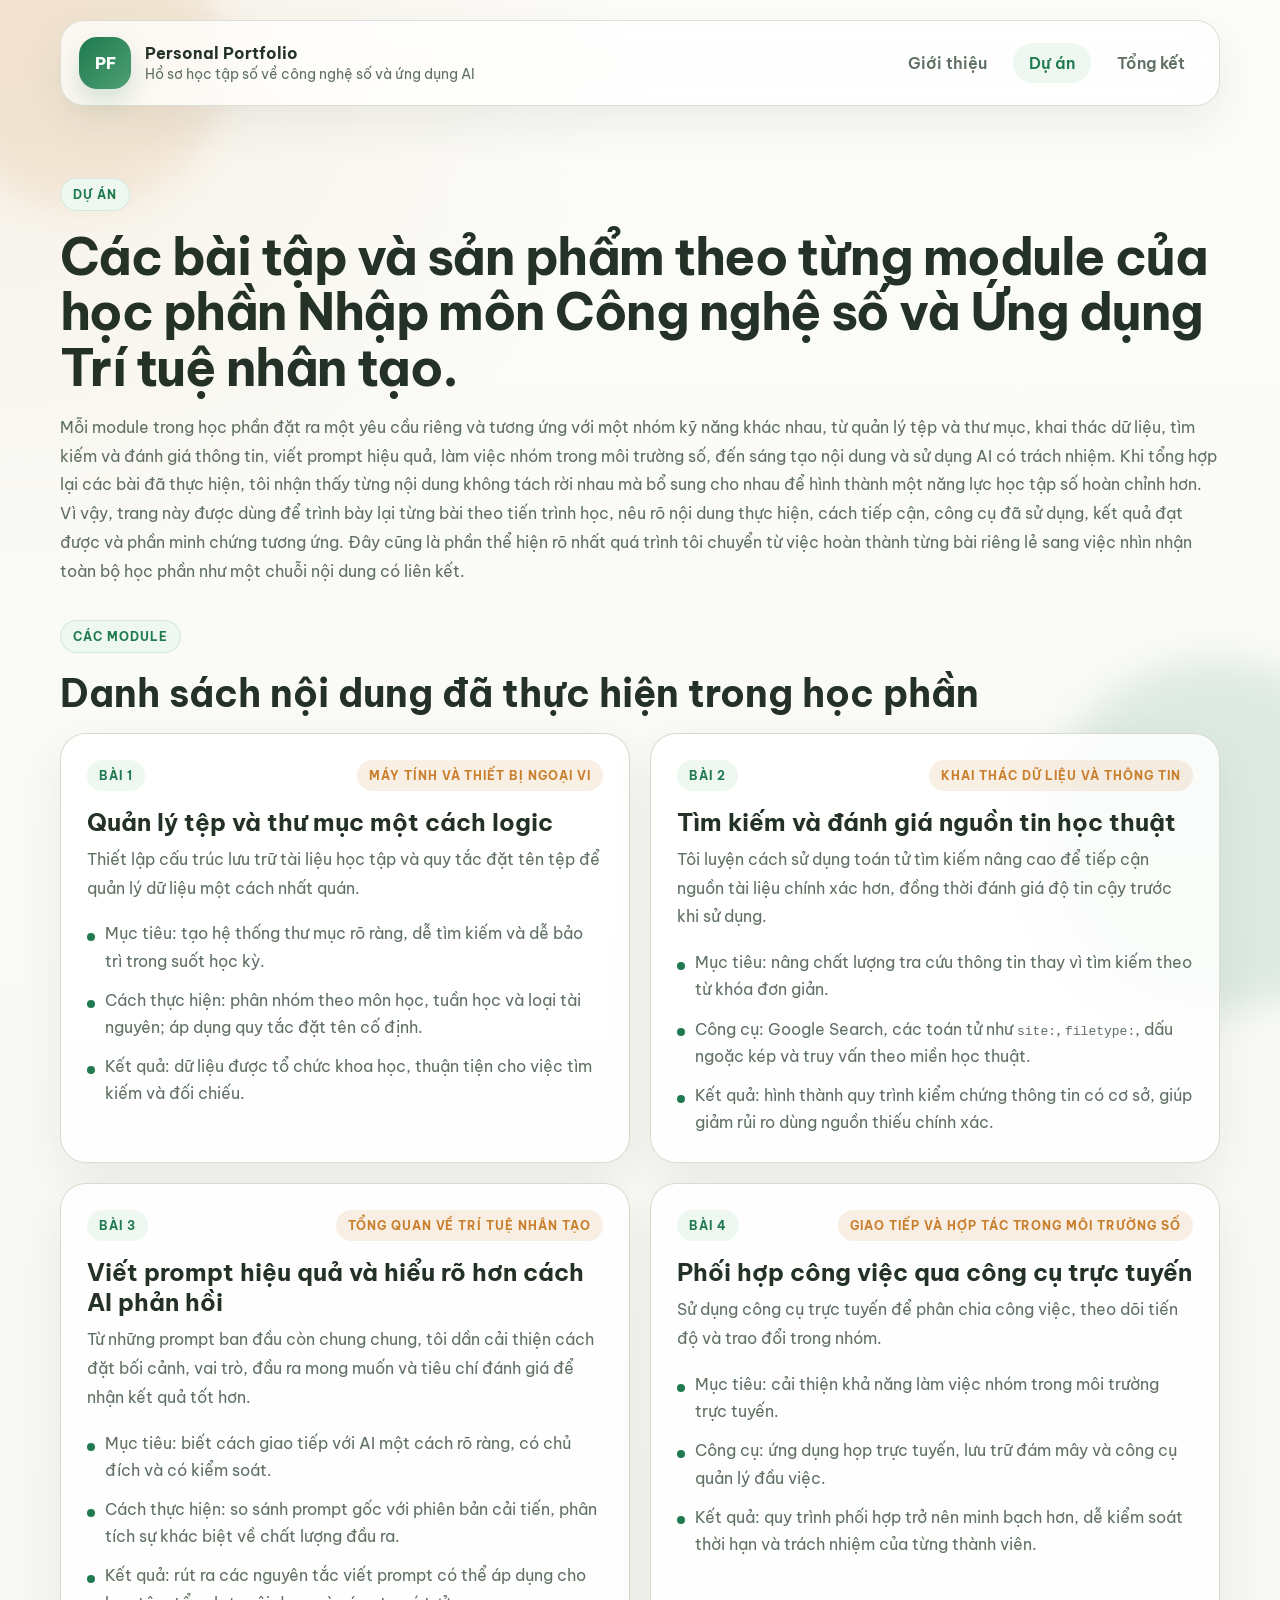
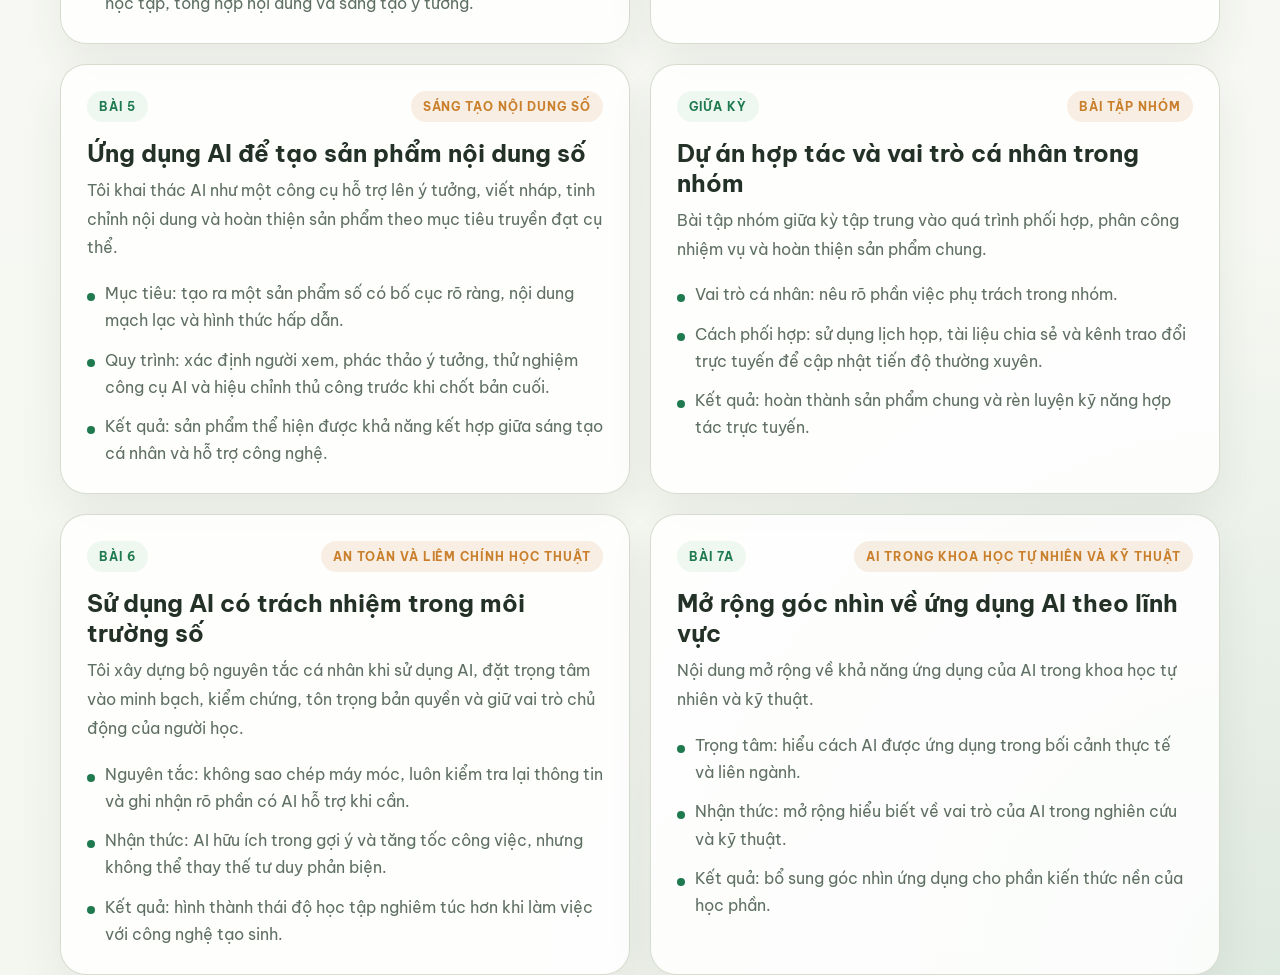
==== commit c5444f01: "2" ====
--- a/du-an.html
+++ b/du-an.html
@@ -15,8 +15,8 @@
       <a class="brand" href="index.html">
         <span class="brand-badge">PF</span>
         <span class="brand-copy">
-          <strong>Digital Portfolio</strong>
-          <small>Nhập môn công nghệ số và ứng dụng trí tuệ nhân tạo</small>
+          <strong>Personal Portfolio</strong>
+          <small>Hồ sơ học tập số về công nghệ số và ứng dụng AI</small>
         </span>
       </a>
 
@@ -29,124 +29,134 @@
 
     <main class="container">
       <section class="page-intro reveal">
-        <span class="eyebrow">TRANG DỰ ÁN</span>
-        <h1>Tổng hợp các bài tập thành phần theo đúng cấu trúc đề bài yêu cầu.</h1>
+        <span class="eyebrow">Dự án</span>
+        <h1>Các bài tập và sản phẩm theo từng module của học phần Nhập môn Công nghệ số và Ứng dụng Trí tuệ nhân tạo.</h1>
         <p class="lead">
-          Nội dung bên dưới được nhóm lại theo các mục xuất hiện trong ảnh hướng dẫn: thao tác với dữ liệu,
-          tìm kiếm và đánh giá thông tin, viết prompt, sử dụng công cụ số, sáng tạo nội dung số và sử dụng AI có trách nhiệm.
+          Mỗi module trong học phần đặt ra một yêu cầu riêng và tương ứng với một nhóm kỹ năng khác nhau, từ quản lý tệp và thư mục,
+          khai thác dữ liệu, tìm kiếm và đánh giá thông tin, viết prompt hiệu quả, làm việc nhóm trong môi trường số, đến sáng tạo nội dung
+          và sử dụng AI có trách nhiệm. Khi tổng hợp lại các bài đã thực hiện, tôi nhận thấy từng nội dung không tách rời nhau mà bổ sung cho nhau
+          để hình thành một năng lực học tập số hoàn chỉnh hơn. Vì vậy, trang này được dùng để trình bày lại từng bài theo tiến trình học,
+          nêu rõ nội dung thực hiện, cách tiếp cận, công cụ đã sử dụng, kết quả đạt được và phần minh chứng tương ứng. Đây cũng là phần thể hiện rõ nhất
+          quá trình tôi chuyển từ việc hoàn thành từng bài riêng lẻ sang việc nhìn nhận toàn bộ học phần như một chuỗi nội dung có liên kết.
         </p>
       </section>
 
       <section class="section reveal">
+        <div class="section-heading">
+          <span class="section-kicker">Các module</span>
+          <h2>Danh sách nội dung đã thực hiện trong học phần</h2>
+        </div>
+
         <div class="project-grid">
           <article class="project-card">
             <div class="project-head">
               <span class="chip">Bài 1</span>
-              <span class="status">Mục 1.4</span>
+              <span class="status">Máy tính và thiết bị ngoại vi</span>
             </div>
-            <h2>Thao tác cơ bản với dữ liệu</h2>
-            <p>Trình bày mục tiêu lưu trữ và quản lý tệp, cách đặt tên tệp khoa học, tổ chức thư mục rõ ràng và minh chứng quá trình thực hiện.</p>
+            <h2>Quản lý tệp và thư mục một cách logic</h2>
+            <p>Thiết lập cấu trúc lưu trữ tài liệu học tập và quy tắc đặt tên tệp để quản lý dữ liệu một cách nhất quán.</p>
             <ul class="feature-list">
-              <li>Mô tả cấu trúc thư mục dùng trong quá trình học.</li>
-              <li>Giải thích nguyên tắc đặt tên tệp để dễ tìm kiếm.</li>
-              <li>Đính kèm ảnh chụp minh họa hoặc liên kết sản phẩm.</li>
+              <li>Mục tiêu: tạo hệ thống thư mục rõ ràng, dễ tìm kiếm và dễ bảo trì trong suốt học kỳ.</li>
+              <li>Cách thực hiện: phân nhóm theo môn học, tuần học và loại tài nguyên; áp dụng quy tắc đặt tên cố định.</li>
+              <li>Kết quả: dữ liệu được tổ chức khoa học, thuận tiện cho việc tìm kiếm và đối chiếu.</li>
             </ul>
           </article>
 
           <article class="project-card">
             <div class="project-head">
               <span class="chip">Bài 2</span>
-              <span class="status">Mục 2.2</span>
+              <span class="status">Khai thác dữ liệu và thông tin</span>
             </div>
-            <h2>Tìm kiếm và đánh giá thông tin</h2>
-            <p>Trình bày cách tìm kiếm học thuật bằng các toán tử nâng cao, đồng thời đánh giá nguồn tin theo mức độ tin cậy và mục đích sử dụng.</p>
+            <h2>Tìm kiếm và đánh giá nguồn tin học thuật</h2>
+            <p>Tôi luyện cách sử dụng toán tử tìm kiếm nâng cao để tiếp cận nguồn tài liệu chính xác hơn, đồng thời đánh giá độ tin cậy trước khi sử dụng.</p>
             <ul class="feature-list">
-              <li>Từ khóa và chiến lược tìm kiếm đã áp dụng.</li>
-              <li>So sánh ít nhất hai nguồn thông tin khác nhau.</li>
-              <li>Nhận xét độ liên quan, độ chính xác và độ tin cậy.</li>
+              <li>Mục tiêu: nâng chất lượng tra cứu thông tin thay vì tìm kiếm theo từ khóa đơn giản.</li>
+              <li>Công cụ: Google Search, các toán tử như <code>site:</code>, <code>filetype:</code>, dấu ngoặc kép và truy vấn theo miền học thuật.</li>
+              <li>Kết quả: hình thành quy trình kiểm chứng thông tin có cơ sở, giúp giảm rủi ro dùng nguồn thiếu chính xác.</li>
             </ul>
           </article>
 
           <article class="project-card">
             <div class="project-head">
               <span class="chip">Bài 3</span>
-              <span class="status">Mục 3.4</span>
+              <span class="status">Tổng quan về trí tuệ nhân tạo</span>
             </div>
-            <h2>Viết Prompt hiệu quả cho AI</h2>
-            <p>So sánh giữa prompt ban đầu và prompt đã cải tiến, chỉ ra sự khác biệt về độ rõ ràng, bối cảnh và chất lượng đầu ra.</p>
+            <h2>Viết prompt hiệu quả và hiểu rõ hơn cách AI phản hồi</h2>
+            <p>Từ những prompt ban đầu còn chung chung, tôi dần cải thiện cách đặt bối cảnh, vai trò, đầu ra mong muốn và tiêu chí đánh giá để nhận kết quả tốt hơn.</p>
             <ul class="feature-list">
-              <li>Đưa ví dụ prompt gốc và prompt cải tiến.</li>
-              <li>Phân tích vì sao đầu ra được cải thiện.</li>
-              <li>Rút ra nguyên tắc viết prompt dễ áp dụng về sau.</li>
+              <li>Mục tiêu: biết cách giao tiếp với AI một cách rõ ràng, có chủ đích và có kiểm soát.</li>
+              <li>Cách thực hiện: so sánh prompt gốc với phiên bản cải tiến, phân tích sự khác biệt về chất lượng đầu ra.</li>
+              <li>Kết quả: rút ra các nguyên tắc viết prompt có thể áp dụng cho học tập, tổng hợp nội dung và sáng tạo ý tưởng.</li>
             </ul>
           </article>
 
           <article class="project-card">
             <div class="project-head">
               <span class="chip">Bài 4</span>
-              <span class="status">Mục 4.8</span>
+              <span class="status">Giao tiếp và hợp tác trong môi trường số</span>
             </div>
-            <h2>Sử dụng công cụ hợp tác trực tuyến</h2>
-            <p>Minh chứng việc sử dụng công cụ quản lý dự án nhóm và công cụ hỗ trợ học tập trực tuyến để phối hợp công việc hiệu quả hơn.</p>
+            <h2>Phối hợp công việc qua công cụ trực tuyến</h2>
+            <p>Sử dụng công cụ trực tuyến để phân chia công việc, theo dõi tiến độ và trao đổi trong nhóm.</p>
             <ul class="feature-list">
-              <li>Mô tả công cụ đã dùng và vai trò của từng công cụ.</li>
-              <li>Trình bày cách phân chia nhiệm vụ hoặc theo dõi tiến độ.</li>
-              <li>Đánh giá mức độ hỗ trợ của công cụ trong học tập.</li>
+              <li>Mục tiêu: cải thiện khả năng làm việc nhóm trong môi trường trực tuyến.</li>
+              <li>Công cụ: ứng dụng họp trực tuyến, lưu trữ đám mây và công cụ quản lý đầu việc.</li>
+              <li>Kết quả: quy trình phối hợp trở nên minh bạch hơn, dễ kiểm soát thời hạn và trách nhiệm của từng thành viên.</li>
             </ul>
           </article>
 
           <article class="project-card">
             <div class="project-head">
               <span class="chip">Bài 5</span>
-              <span class="status">Mục 5.4</span>
+              <span class="status">Sáng tạo nội dung số</span>
             </div>
-            <h2>Sáng tạo nội dung số</h2>
-            <p>Tạo một sản phẩm nội dung số hoàn chỉnh như ảnh, video, bài thuyết trình hoặc bài viết có hỗ trợ từ công cụ AI.</p>
+            <h2>Ứng dụng AI để tạo sản phẩm nội dung số</h2>
+            <p>Tôi khai thác AI như một công cụ hỗ trợ lên ý tưởng, viết nháp, tinh chỉnh nội dung và hoàn thiện sản phẩm theo mục tiêu truyền đạt cụ thể.</p>
             <ul class="feature-list">
-              <li>Nêu ý tưởng và đối tượng người xem hướng tới.</li>
-              <li>Liệt kê công cụ và quy trình tạo sản phẩm.</li>
-              <li>Đính kèm liên kết hoặc hình ảnh minh họa thành phẩm.</li>
+              <li>Mục tiêu: tạo ra một sản phẩm số có bố cục rõ ràng, nội dung mạch lạc và hình thức hấp dẫn.</li>
+              <li>Quy trình: xác định người xem, phác thảo ý tưởng, thử nghiệm công cụ AI và hiệu chỉnh thủ công trước khi chốt bản cuối.</li>
+              <li>Kết quả: sản phẩm thể hiện được khả năng kết hợp giữa sáng tạo cá nhân và hỗ trợ công nghệ.</li>
+            </ul>
+          </article>
+
+          <article class="project-card">
+            <div class="project-head">
+              <span class="chip">Giữa kỳ</span>
+              <span class="status">Bài tập nhóm</span>
+            </div>
+            <h2>Dự án hợp tác và vai trò cá nhân trong nhóm</h2>
+            <p>Bài tập nhóm giữa kỳ tập trung vào quá trình phối hợp, phân công nhiệm vụ và hoàn thiện sản phẩm chung.</p>
+            <ul class="feature-list">
+              <li>Vai trò cá nhân: nêu rõ phần việc phụ trách trong nhóm.</li>
+              <li>Cách phối hợp: sử dụng lịch họp, tài liệu chia sẻ và kênh trao đổi trực tuyến để cập nhật tiến độ thường xuyên.</li>
+              <li>Kết quả: hoàn thành sản phẩm chung và rèn luyện kỹ năng hợp tác trực tuyến.</li>
             </ul>
           </article>
 
           <article class="project-card">
             <div class="project-head">
               <span class="chip">Bài 6</span>
-              <span class="status">Mục 6.4</span>
+              <span class="status">An toàn và liêm chính học thuật</span>
             </div>
-            <h2>Sử dụng AI có trách nhiệm</h2>
-            <p>Trình bày các nguyên tắc cá nhân khi dùng AI trong học tập và nghiên cứu, đặc biệt là tính minh bạch, kiểm chứng và tôn trọng bản quyền.</p>
+            <h2>Sử dụng AI có trách nhiệm trong môi trường số</h2>
+            <p>Tôi xây dựng bộ nguyên tắc cá nhân khi sử dụng AI, đặt trọng tâm vào minh bạch, kiểm chứng, tôn trọng bản quyền và giữ vai trò chủ động của người học.</p>
             <ul class="feature-list">
-              <li>Nêu rủi ro khi phụ thuộc hoàn toàn vào AI.</li>
-              <li>Đưa ra quy tắc kiểm tra lại thông tin trước khi sử dụng.</li>
-              <li>Khẳng định vai trò của tư duy phản biện trong môi trường số.</li>
-            </ul>
-          </article>
-        </div>
-      </section>
-
-      <section class="section reveal">
-        <div class="section-heading">
-          <span class="section-kicker">Yêu cầu nộp bài</span>
-          <h2>Những điểm cần có để portfolio hoàn chỉnh hơn</h2>
-        </div>
-
-        <div class="grid-two">
-          <article class="panel">
-            <h3>Cần bổ sung khi nộp bản chính thức</h3>
-            <ul class="feature-list">
-              <li>Thay toàn bộ thông tin mẫu bằng thông tin sinh viên thật.</li>
-              <li>Gắn link hoặc ảnh minh chứng cho từng bài tập đã thực hiện.</li>
-              <li>Kiểm tra lại chính tả, dấu tiếng Việt và tính nhất quán của nội dung.</li>
+              <li>Nguyên tắc: không sao chép máy móc, luôn kiểm tra lại thông tin và ghi nhận rõ phần có AI hỗ trợ khi cần.</li>
+              <li>Nhận thức: AI hữu ích trong gợi ý và tăng tốc công việc, nhưng không thể thay thế tư duy phản biện.</li>
+              <li>Kết quả: hình thành thái độ học tập nghiêm túc hơn khi làm việc với công nghệ tạo sinh.</li>
             </ul>
           </article>
 
-          <article class="panel">
-            <h3>Ưu điểm của bố cục hiện tại</h3>
+          <article class="project-card">
+            <div class="project-head">
+              <span class="chip">Bài 7A</span>
+              <span class="status">AI trong khoa học tự nhiên và kỹ thuật</span>
+            </div>
+            <h2>Mở rộng góc nhìn về ứng dụng AI theo lĩnh vực</h2>
+            <p>Nội dung mở rộng về khả năng ứng dụng của AI trong khoa học tự nhiên và kỹ thuật.</p>
             <ul class="feature-list">
-              <li>Dễ chia thành các mục lớn đúng theo đề bài.</li>
-              <li>Tông trắng sáng giúp bài nhìn sạch và chuyên nghiệp hơn.</li>
-              <li>Thuận tiện đưa lên GitHub Pages hoặc nộp link website trực tiếp.</li>
+              <li>Trọng tâm: hiểu cách AI được ứng dụng trong bối cảnh thực tế và liên ngành.</li>
+              <li>Nhận thức: mở rộng hiểu biết về vai trò của AI trong nghiên cứu và kỹ thuật.</li>
+              <li>Kết quả: bổ sung góc nhìn ứng dụng cho phần kiến thức nền của học phần.</li>
             </ul>
           </article>
         </div>
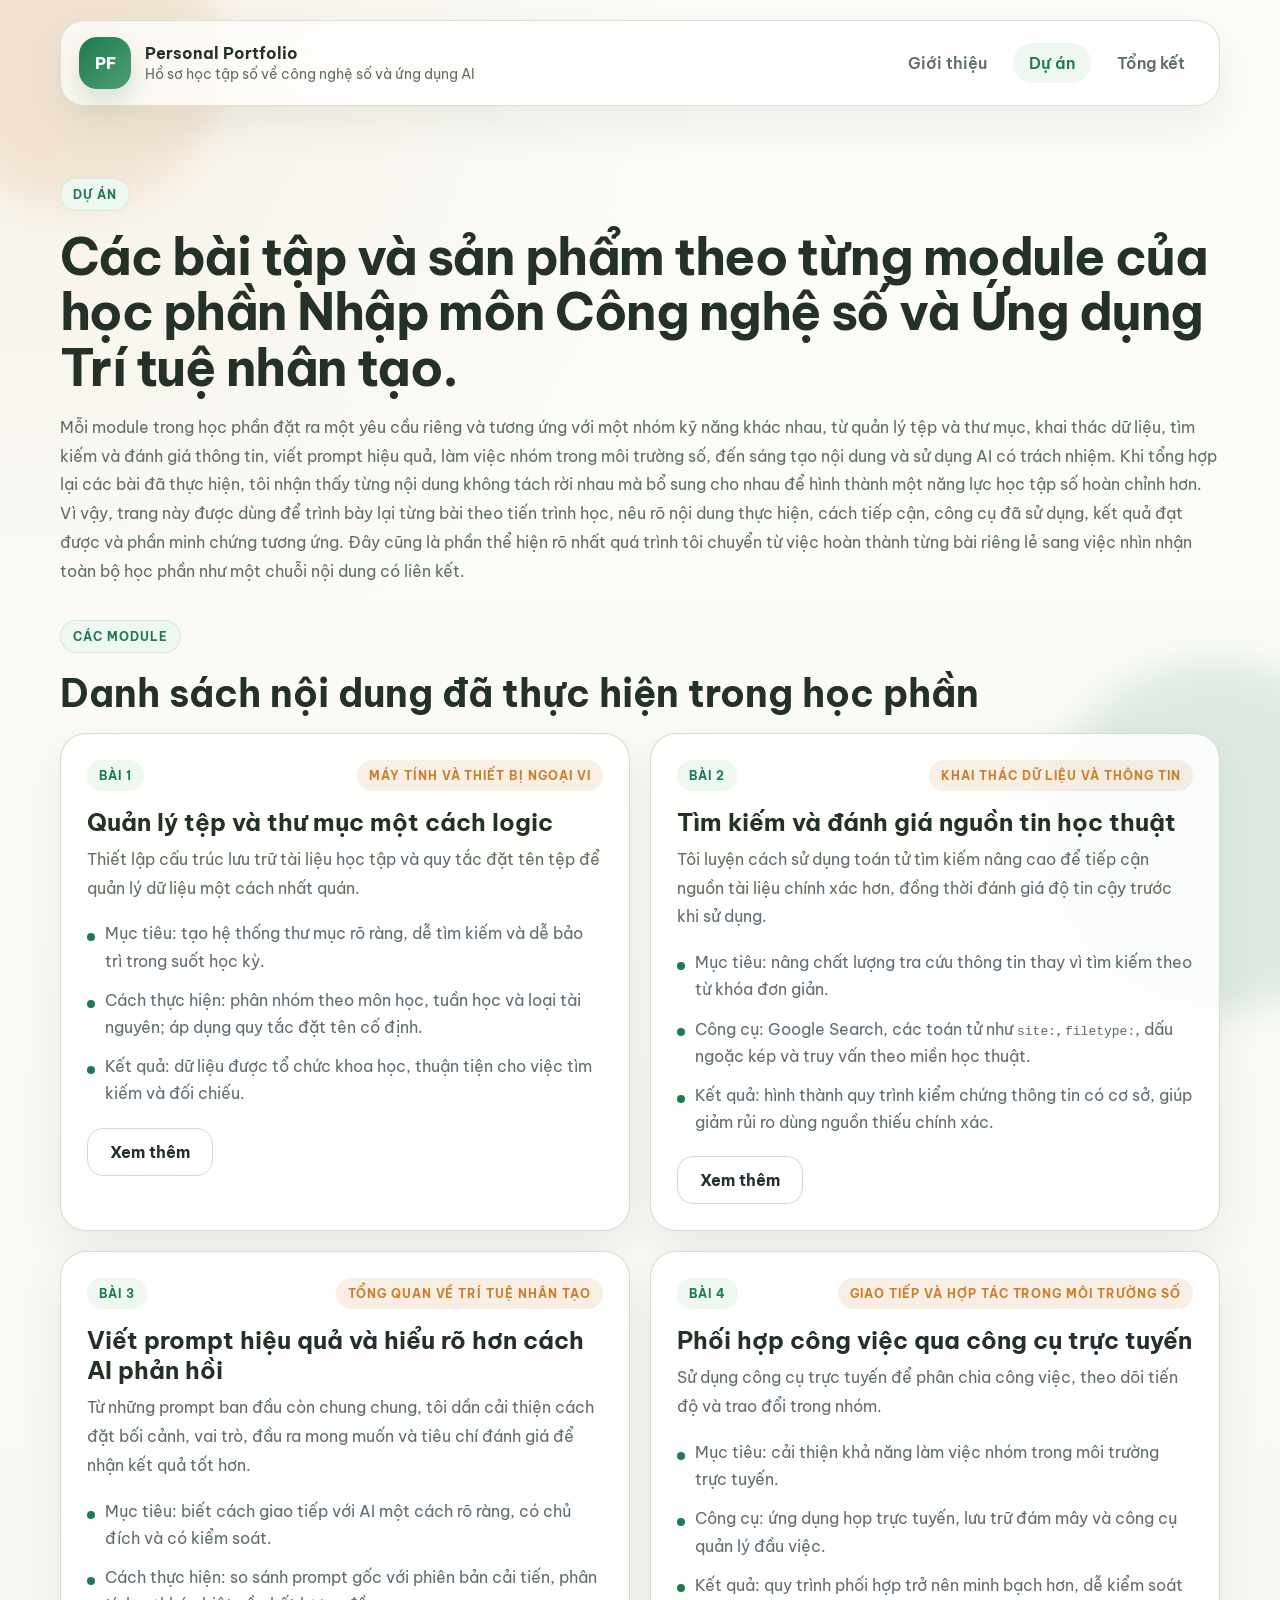
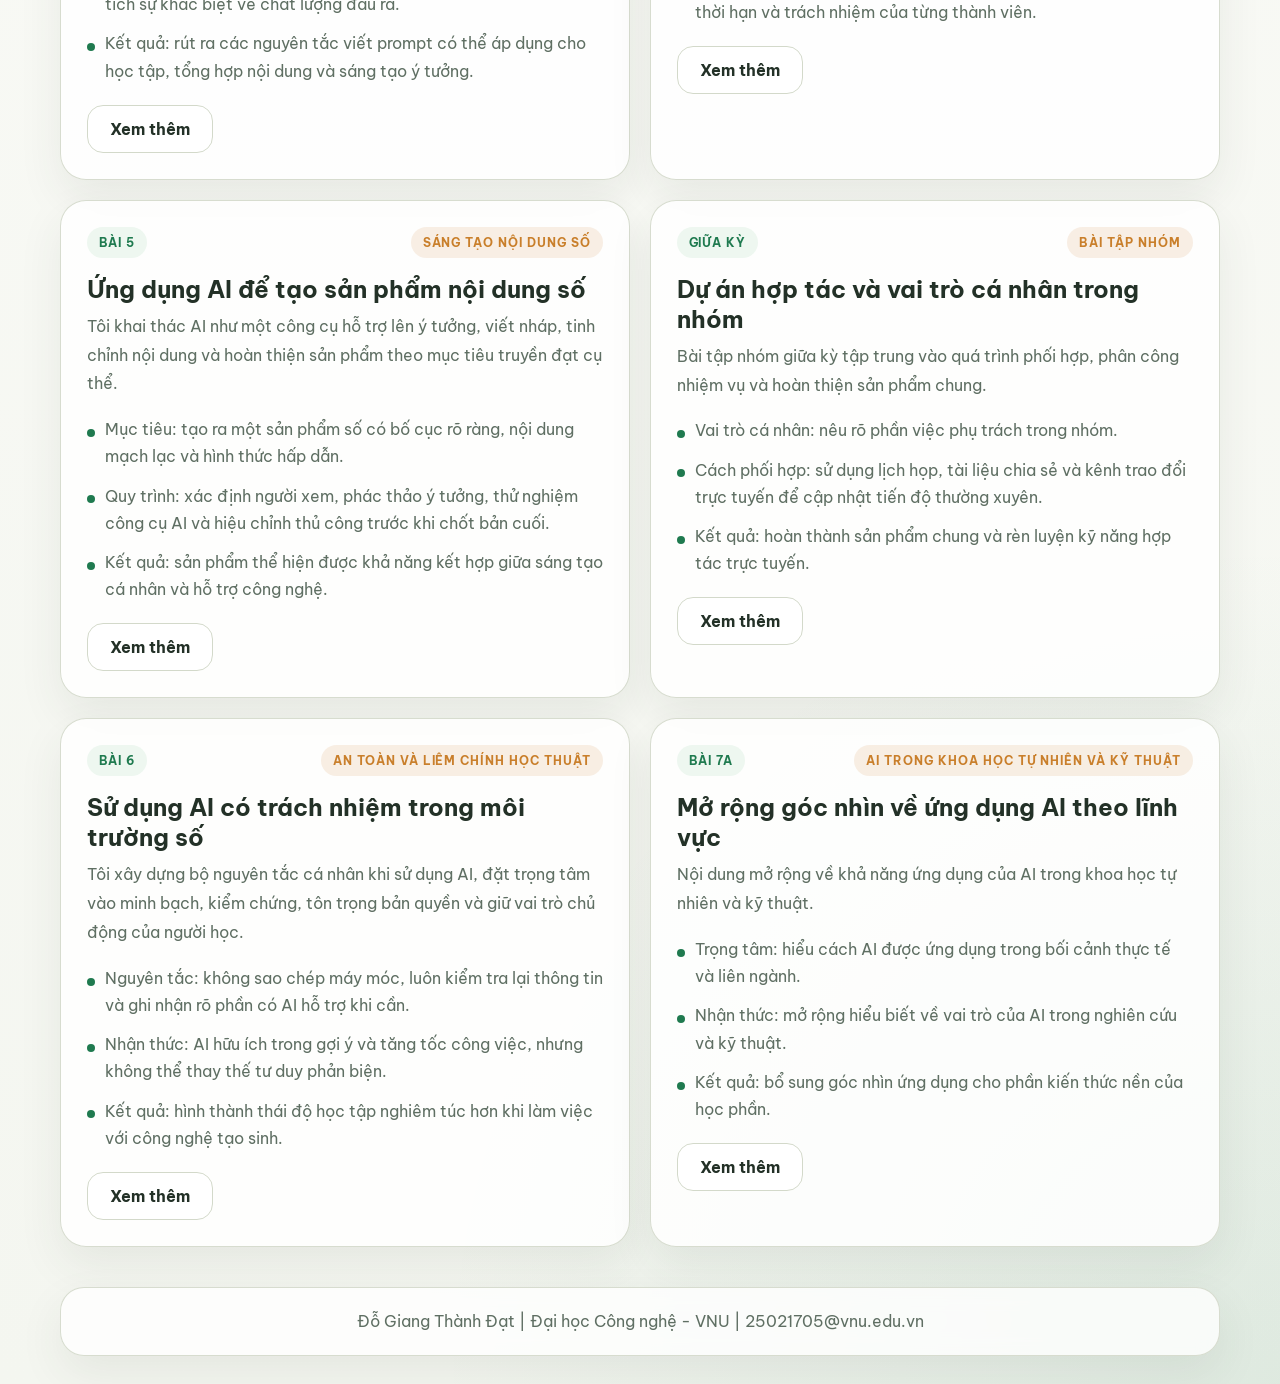
==== commit 1b47a695: "3" ====
--- a/du-an.html
+++ b/du-an.html
@@ -60,6 +60,7 @@
               <li>Cách thực hiện: phân nhóm theo môn học, tuần học và loại tài nguyên; áp dụng quy tắc đặt tên cố định.</li>
               <li>Kết quả: dữ liệu được tổ chức khoa học, thuận tiện cho việc tìm kiếm và đối chiếu.</li>
             </ul>
+            <a class="btn btn-secondary card-action" href="https://drive.google.com/drive/folders/1MYMCLsyFnXZAEiN2ioxFZrspgXoWW9zR?usp=sharing" target="_blank" rel="noreferrer">Xem thêm</a>
           </article>
 
           <article class="project-card">
@@ -74,6 +75,7 @@
               <li>Công cụ: Google Search, các toán tử như <code>site:</code>, <code>filetype:</code>, dấu ngoặc kép và truy vấn theo miền học thuật.</li>
               <li>Kết quả: hình thành quy trình kiểm chứng thông tin có cơ sở, giúp giảm rủi ro dùng nguồn thiếu chính xác.</li>
             </ul>
+            <a class="btn btn-secondary card-action" href="https://drive.google.com/drive/folders/1-FyHD2oPs_G5nNPieqW8l7Y6MNPD5UcE?usp=sharing" target="_blank" rel="noreferrer">Xem thêm</a>
           </article>
 
           <article class="project-card">
@@ -88,6 +90,7 @@
               <li>Cách thực hiện: so sánh prompt gốc với phiên bản cải tiến, phân tích sự khác biệt về chất lượng đầu ra.</li>
               <li>Kết quả: rút ra các nguyên tắc viết prompt có thể áp dụng cho học tập, tổng hợp nội dung và sáng tạo ý tưởng.</li>
             </ul>
+            <a class="btn btn-secondary card-action" href="https://drive.google.com/drive/folders/1QhIFLKBrDbhpX6t_dPaAcMyzouAOZKn9?usp=sharing" target="_blank" rel="noreferrer">Xem thêm</a>
           </article>
 
           <article class="project-card">
@@ -102,6 +105,7 @@
               <li>Công cụ: ứng dụng họp trực tuyến, lưu trữ đám mây và công cụ quản lý đầu việc.</li>
               <li>Kết quả: quy trình phối hợp trở nên minh bạch hơn, dễ kiểm soát thời hạn và trách nhiệm của từng thành viên.</li>
             </ul>
+            <a class="btn btn-secondary card-action" href="https://drive.google.com/drive/folders/1PtvaVA73kcJRFBNv0vis08BdSMH6e_L-?usp=sharing" target="_blank" rel="noreferrer">Xem thêm</a>
           </article>
 
           <article class="project-card">
@@ -116,6 +120,7 @@
               <li>Quy trình: xác định người xem, phác thảo ý tưởng, thử nghiệm công cụ AI và hiệu chỉnh thủ công trước khi chốt bản cuối.</li>
               <li>Kết quả: sản phẩm thể hiện được khả năng kết hợp giữa sáng tạo cá nhân và hỗ trợ công nghệ.</li>
             </ul>
+            <a class="btn btn-secondary card-action" href="https://drive.google.com/drive/folders/1fBr8dAsxtLxyMqrwu8CN-prL2lH7CGb7?usp=sharing" target="_blank" rel="noreferrer">Xem thêm</a>
           </article>
 
           <article class="project-card">
@@ -130,6 +135,7 @@
               <li>Cách phối hợp: sử dụng lịch họp, tài liệu chia sẻ và kênh trao đổi trực tuyến để cập nhật tiến độ thường xuyên.</li>
               <li>Kết quả: hoàn thành sản phẩm chung và rèn luyện kỹ năng hợp tác trực tuyến.</li>
             </ul>
+            <a class="btn btn-secondary card-action" href="https://www.youtube.com/watch?v=SP8k8oy7GMU" target="_blank" rel="noreferrer">Xem thêm</a>
           </article>
 
           <article class="project-card">
@@ -144,6 +150,7 @@
               <li>Nhận thức: AI hữu ích trong gợi ý và tăng tốc công việc, nhưng không thể thay thế tư duy phản biện.</li>
               <li>Kết quả: hình thành thái độ học tập nghiêm túc hơn khi làm việc với công nghệ tạo sinh.</li>
             </ul>
+            <a class="btn btn-secondary card-action" href="https://drive.google.com/drive/folders/1gHqxZj6zBKi4tZoFXdYRrkTGZLx0c_tq?usp=sharing" target="_blank" rel="noreferrer">Xem thêm</a>
           </article>
 
           <article class="project-card">
@@ -158,10 +165,17 @@
               <li>Nhận thức: mở rộng hiểu biết về vai trò của AI trong nghiên cứu và kỹ thuật.</li>
               <li>Kết quả: bổ sung góc nhìn ứng dụng cho phần kiến thức nền của học phần.</li>
             </ul>
+            <a class="btn btn-secondary card-action" href="https://drive.google.com/" target="_blank" rel="noreferrer">Xem thêm</a>
           </article>
         </div>
       </section>
     </main>
+
+    <footer class="site-footer reveal">
+      <div class="footer-inner">
+        <p>Đỗ Giang Thành Đạt | Đại học Công nghệ - VNU | 25021705@vnu.edu.vn</p>
+      </div>
+    </footer>
   </div>
 
   <script src="script.js"></script>
--- a/styles.css
+++ b/styles.css
@@ -285,11 +285,18 @@
   padding: 26px;
 }
 
+.project-card {
+  display: flex;
+  flex-direction: column;
+}
+
 .profile-top {
   display: flex;
-  align-items: center;
-  gap: 16px;
+  flex-direction: column;
+  align-items: center;
+  gap: 18px;
   margin-bottom: 22px;
+  text-align: center;
 }
 
 .avatar {
@@ -304,6 +311,17 @@
   font-size: 1.45rem;
 }
 
+.profile-photo {
+  width: 220px;
+  height: 220px;
+  object-fit: cover;
+  object-position: center top;
+  border-radius: 32px;
+  border: 4px solid rgba(255, 255, 255, 0.94);
+  box-shadow: 0 24px 42px rgba(35, 49, 39, 0.18);
+  flex-shrink: 0;
+}
+
 .profile-label {
   margin: 0 0 4px;
   color: var(--accent);
@@ -311,6 +329,10 @@
   font-weight: 700;
   text-transform: uppercase;
   letter-spacing: 0.08em;
+}
+
+.profile-card .profile-top h2 {
+  margin-bottom: 4px;
 }
 
 .profile-top h2,
@@ -435,6 +457,11 @@
   margin-bottom: 16px;
 }
 
+.card-action {
+  margin-top: 20px;
+  align-self: flex-start;
+}
+
 .chip {
   color: var(--accent);
   background: var(--accent-soft);
@@ -473,6 +500,31 @@
 .closing-box p {
   max-width: 820px;
   margin: 0 auto 22px;
+}
+
+.site-footer {
+  width: min(1160px, calc(100% - 32px));
+  margin: 40px auto 28px;
+  padding: 20px 24px;
+  border-radius: 24px;
+  background: rgba(255, 255, 255, 0.78);
+  border: 1px solid rgba(211, 217, 202, 0.9);
+  box-shadow: var(--shadow);
+  backdrop-filter: blur(10px);
+}
+
+.footer-inner {
+  text-align: center;
+}
+
+.footer-inner p {
+  margin: 0;
+  color: var(--muted);
+  line-height: 1.7;
+}
+
+.footer-inner p + p {
+  margin-top: 6px;
 }
 
 .reveal {
@@ -544,6 +596,10 @@
     width: min(100% - 20px, 1160px);
   }
 
+  .site-footer {
+    width: min(100% - 20px, 1160px);
+  }
+
   .hero,
   .page-intro {
     padding-top: 36px;
@@ -556,6 +612,16 @@
     align-items: flex-start;
   }
 
+  .profile-top {
+    align-items: center;
+    text-align: center;
+  }
+
+  .profile-photo {
+    width: 180px;
+    height: 180px;
+  }
+
   .timeline-item {
     grid-template-columns: 1fr;
   }
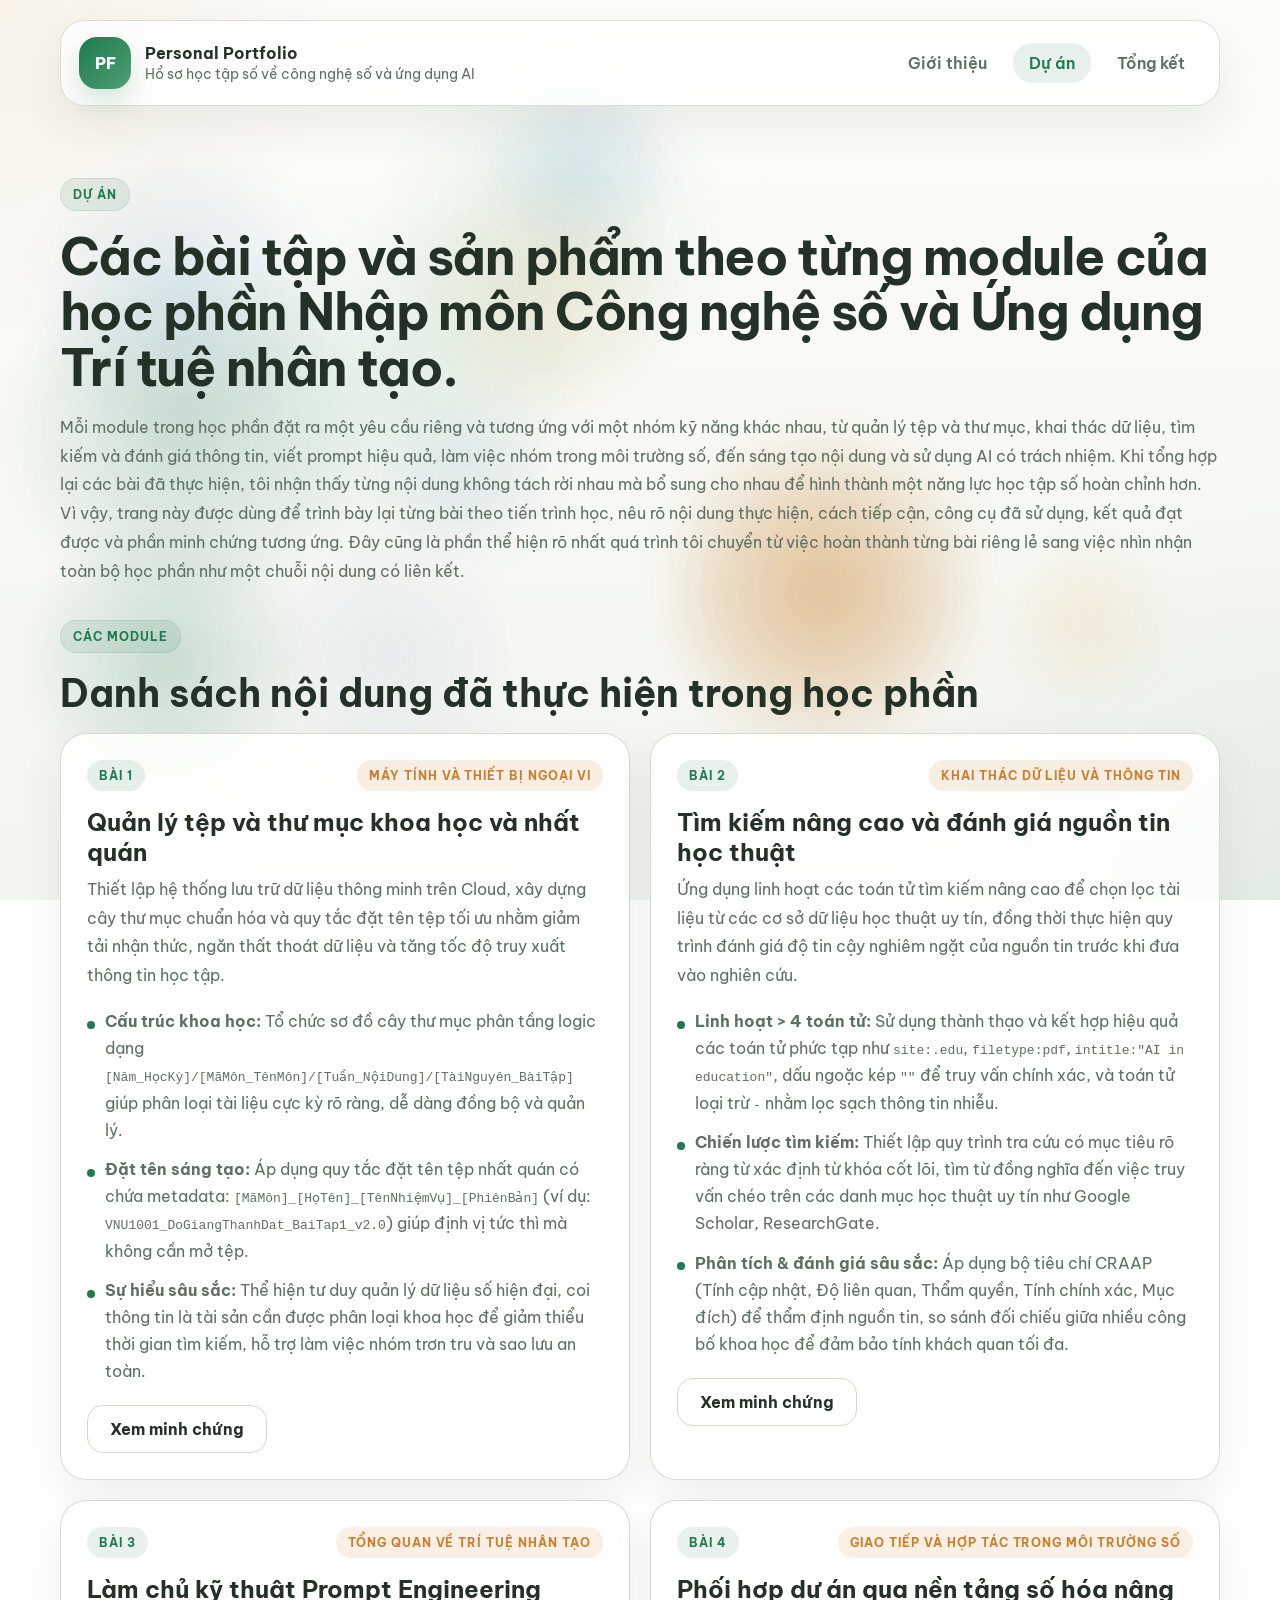
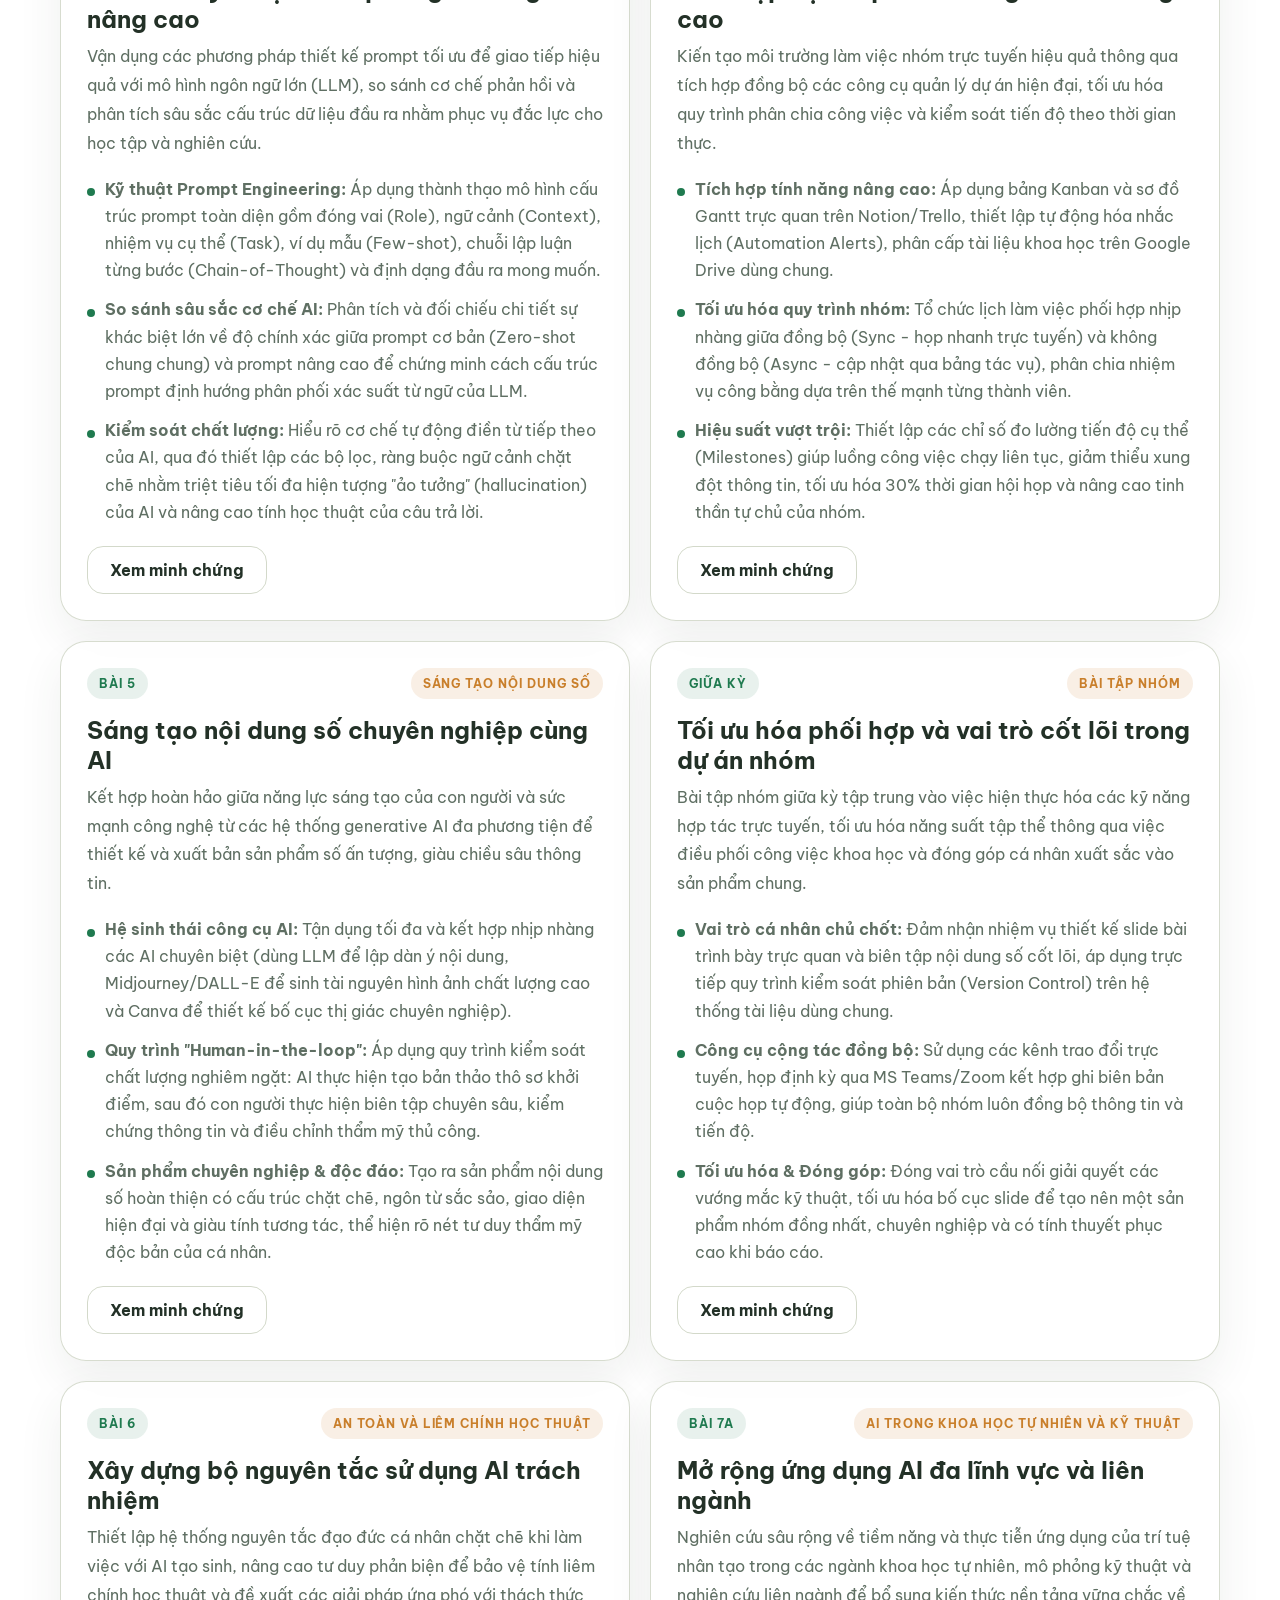
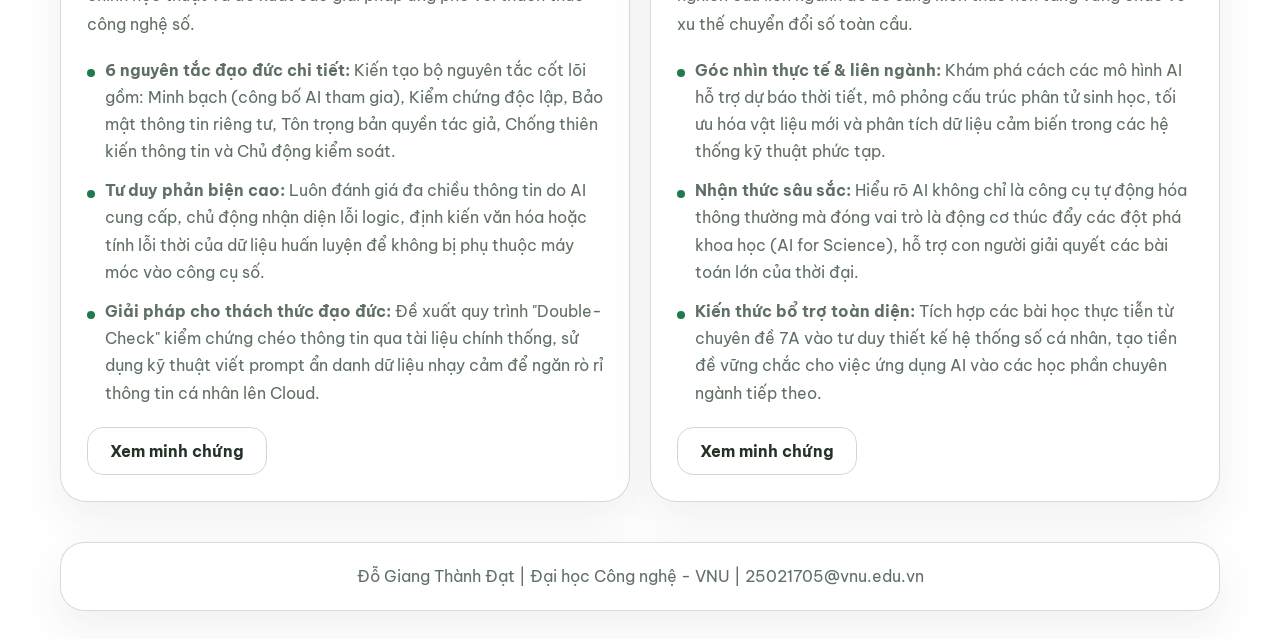
==== commit 7bb00257: "Update project descriptions and links in du-an.html for clarity and detail" ====
--- a/du-an.html
+++ b/du-an.html
@@ -48,124 +48,132 @@
         </div>
 
         <div class="project-grid">
+          <!-- Bài 1: Quản lý tệp và thư mục (Nhiệm vụ 1 - Mức 4) -->
           <article class="project-card">
             <div class="project-head">
               <span class="chip">Bài 1</span>
               <span class="status">Máy tính và thiết bị ngoại vi</span>
             </div>
-            <h2>Quản lý tệp và thư mục một cách logic</h2>
-            <p>Thiết lập cấu trúc lưu trữ tài liệu học tập và quy tắc đặt tên tệp để quản lý dữ liệu một cách nhất quán.</p>
+            <h2>Quản lý tệp và thư mục khoa học và nhất quán</h2>
+            <p>Thiết lập hệ thống lưu trữ dữ liệu thông minh trên Cloud, xây dựng cây thư mục chuẩn hóa và quy tắc đặt tên tệp tối ưu nhằm giảm tải nhận thức, ngăn thất thoát dữ liệu và tăng tốc độ truy xuất thông tin học tập.</p>
             <ul class="feature-list">
-              <li>Mục tiêu: tạo hệ thống thư mục rõ ràng, dễ tìm kiếm và dễ bảo trì trong suốt học kỳ.</li>
-              <li>Cách thực hiện: phân nhóm theo môn học, tuần học và loại tài nguyên; áp dụng quy tắc đặt tên cố định.</li>
-              <li>Kết quả: dữ liệu được tổ chức khoa học, thuận tiện cho việc tìm kiếm và đối chiếu.</li>
+              <li><strong>Cấu trúc khoa học:</strong> Tổ chức sơ đồ cây thư mục phân tầng logic dạng <code>[Năm_HọcKỳ]/[MãMôn_TênMôn]/[Tuần_NộiDung]/[TàiNguyên_BàiTập]</code> giúp phân loại tài liệu cực kỳ rõ ràng, dễ dàng đồng bộ và quản lý.</li>
+              <li><strong>Đặt tên sáng tạo:</strong> Áp dụng quy tắc đặt tên tệp nhất quán có chứa metadata: <code>[MãMôn]_[HọTên]_[TênNhiệmVụ]_[PhiênBản]</code> (ví dụ: <code>VNU1001_DoGiangThanhDat_BaiTap1_v2.0</code>) giúp định vị tức thì mà không cần mở tệp.</li>
+              <li><strong>Sự hiểu sâu sắc:</strong> Thể hiện tư duy quản lý dữ liệu số hiện đại, coi thông tin là tài sản cần được phân loại khoa học để giảm thiểu thời gian tìm kiếm, hỗ trợ làm việc nhóm trơn tru và sao lưu an toàn.</li>
             </ul>
-            <a class="btn btn-secondary card-action" href="https://drive.google.com/drive/folders/1MYMCLsyFnXZAEiN2ioxFZrspgXoWW9zR?usp=sharing" target="_blank" rel="noreferrer">Xem thêm</a>
+            <a class="btn btn-secondary card-action" href="https://drive.google.com/drive/folders/1MYMCLsyFnXZAEiN2ioxFZrspgXoWW9zR?usp=sharing" target="_blank" rel="noreferrer">Xem minh chứng</a>
           </article>
 
+          <!-- Bài 2: Tìm kiếm & đánh giá thông tin (Nhiệm vụ 2 - Mức 4) -->
           <article class="project-card">
             <div class="project-head">
               <span class="chip">Bài 2</span>
               <span class="status">Khai thác dữ liệu và thông tin</span>
             </div>
-            <h2>Tìm kiếm và đánh giá nguồn tin học thuật</h2>
-            <p>Tôi luyện cách sử dụng toán tử tìm kiếm nâng cao để tiếp cận nguồn tài liệu chính xác hơn, đồng thời đánh giá độ tin cậy trước khi sử dụng.</p>
+            <h2>Tìm kiếm nâng cao và đánh giá nguồn tin học thuật</h2>
+            <p>Ứng dụng linh hoạt các toán tử tìm kiếm nâng cao để chọn lọc tài liệu từ các cơ sở dữ liệu học thuật uy tín, đồng thời thực hiện quy trình đánh giá độ tin cậy nghiêm ngặt của nguồn tin trước khi đưa vào nghiên cứu.</p>
             <ul class="feature-list">
-              <li>Mục tiêu: nâng chất lượng tra cứu thông tin thay vì tìm kiếm theo từ khóa đơn giản.</li>
-              <li>Công cụ: Google Search, các toán tử như <code>site:</code>, <code>filetype:</code>, dấu ngoặc kép và truy vấn theo miền học thuật.</li>
-              <li>Kết quả: hình thành quy trình kiểm chứng thông tin có cơ sở, giúp giảm rủi ro dùng nguồn thiếu chính xác.</li>
+              <li><strong>Linh hoạt > 4 toán tử:</strong> Sử dụng thành thạo và kết hợp hiệu quả các toán tử phức tạp như <code>site:.edu</code>, <code>filetype:pdf</code>, <code>intitle:"AI in education"</code>, dấu ngoặc kép <code>""</code> để truy vấn chính xác, và toán tử loại trừ <code>-</code> nhằm lọc sạch thông tin nhiễu.</li>
+              <li><strong>Chiến lược tìm kiếm:</strong> Thiết lập quy trình tra cứu có mục tiêu rõ ràng từ xác định từ khóa cốt lõi, tìm từ đồng nghĩa đến việc truy vấn chéo trên các danh mục học thuật uy tín như Google Scholar, ResearchGate.</li>
+              <li><strong>Phân tích & đánh giá sâu sắc:</strong> Áp dụng bộ tiêu chí CRAAP (Tính cập nhật, Độ liên quan, Thẩm quyền, Tính chính xác, Mục đích) để thẩm định nguồn tin, so sánh đối chiếu giữa nhiều công bố khoa học để đảm bảo tính khách quan tối đa.</li>
             </ul>
-            <a class="btn btn-secondary card-action" href="https://drive.google.com/drive/folders/1-FyHD2oPs_G5nNPieqW8l7Y6MNPD5UcE?usp=sharing" target="_blank" rel="noreferrer">Xem thêm</a>
+            <a class="btn btn-secondary card-action" href="https://drive.google.com/drive/folders/1-FyHD2oPs_G5nNPieqW8l7Y6MNPD5UcE?usp=sharing" target="_blank" rel="noreferrer">Xem minh chứng</a>
           </article>
 
+          <!-- Bài 3: Viết Prompt hiệu quả (Nhiệm vụ 3 - Mức 4) -->
           <article class="project-card">
             <div class="project-head">
               <span class="chip">Bài 3</span>
               <span class="status">Tổng quan về trí tuệ nhân tạo</span>
             </div>
-            <h2>Viết prompt hiệu quả và hiểu rõ hơn cách AI phản hồi</h2>
-            <p>Từ những prompt ban đầu còn chung chung, tôi dần cải thiện cách đặt bối cảnh, vai trò, đầu ra mong muốn và tiêu chí đánh giá để nhận kết quả tốt hơn.</p>
+            <h2>Làm chủ kỹ thuật Prompt Engineering nâng cao</h2>
+            <p>Vận dụng các phương pháp thiết kế prompt tối ưu để giao tiếp hiệu quả với mô hình ngôn ngữ lớn (LLM), so sánh cơ chế phản hồi và phân tích sâu sắc cấu trúc dữ liệu đầu ra nhằm phục vụ đắc lực cho học tập và nghiên cứu.</p>
             <ul class="feature-list">
-              <li>Mục tiêu: biết cách giao tiếp với AI một cách rõ ràng, có chủ đích và có kiểm soát.</li>
-              <li>Cách thực hiện: so sánh prompt gốc với phiên bản cải tiến, phân tích sự khác biệt về chất lượng đầu ra.</li>
-              <li>Kết quả: rút ra các nguyên tắc viết prompt có thể áp dụng cho học tập, tổng hợp nội dung và sáng tạo ý tưởng.</li>
+              <li><strong>Kỹ thuật Prompt Engineering:</strong> Áp dụng thành thạo mô hình cấu trúc prompt toàn diện gồm đóng vai (Role), ngữ cảnh (Context), nhiệm vụ cụ thể (Task), ví dụ mẫu (Few-shot), chuỗi lập luận từng bước (Chain-of-Thought) và định dạng đầu ra mong muốn.</li>
+              <li><strong>So sánh sâu sắc cơ chế AI:</strong> Phân tích và đối chiếu chi tiết sự khác biệt lớn về độ chính xác giữa prompt cơ bản (Zero-shot chung chung) và prompt nâng cao để chứng minh cách cấu trúc prompt định hướng phân phối xác suất từ ngữ của LLM.</li>
+              <li><strong>Kiểm soát chất lượng:</strong> Hiểu rõ cơ chế tự động điền từ tiếp theo của AI, qua đó thiết lập các bộ lọc, ràng buộc ngữ cảnh chặt chẽ nhằm triệt tiêu tối đa hiện tượng "ảo tưởng" (hallucination) của AI và nâng cao tính học thuật của câu trả lời.</li>
             </ul>
-            <a class="btn btn-secondary card-action" href="https://drive.google.com/drive/folders/1QhIFLKBrDbhpX6t_dPaAcMyzouAOZKn9?usp=sharing" target="_blank" rel="noreferrer">Xem thêm</a>
+            <a class="btn btn-secondary card-action" href="https://drive.google.com/drive/folders/1QhIFLKBrDbhpX6t_dPaAcMyzouAOZKn9?usp=sharing" target="_blank" rel="noreferrer">Xem minh chứng</a>
           </article>
 
+          <!-- Bài 4: Hợp tác trực tuyến (Nhiệm vụ 4 - Mức 4) -->
           <article class="project-card">
             <div class="project-head">
               <span class="chip">Bài 4</span>
               <span class="status">Giao tiếp và hợp tác trong môi trường số</span>
             </div>
-            <h2>Phối hợp công việc qua công cụ trực tuyến</h2>
-            <p>Sử dụng công cụ trực tuyến để phân chia công việc, theo dõi tiến độ và trao đổi trong nhóm.</p>
+            <h2>Phối hợp dự án qua nền tảng số hóa nâng cao</h2>
+            <p>Kiến tạo môi trường làm việc nhóm trực tuyến hiệu quả thông qua tích hợp đồng bộ các công cụ quản lý dự án hiện đại, tối ưu hóa quy trình phân chia công việc và kiểm soát tiến độ theo thời gian thực.</p>
             <ul class="feature-list">
-              <li>Mục tiêu: cải thiện khả năng làm việc nhóm trong môi trường trực tuyến.</li>
-              <li>Công cụ: ứng dụng họp trực tuyến, lưu trữ đám mây và công cụ quản lý đầu việc.</li>
-              <li>Kết quả: quy trình phối hợp trở nên minh bạch hơn, dễ kiểm soát thời hạn và trách nhiệm của từng thành viên.</li>
+              <li><strong>Tích hợp tính năng nâng cao:</strong> Áp dụng bảng Kanban và sơ đồ Gantt trực quan trên Notion/Trello, thiết lập tự động hóa nhắc lịch (Automation Alerts), phân cấp tài liệu khoa học trên Google Drive dùng chung.</li>
+              <li><strong>Tối ưu hóa quy trình nhóm:</strong> Tổ chức lịch làm việc phối hợp nhịp nhàng giữa đồng bộ (Sync - họp nhanh trực tuyến) và không đồng bộ (Async - cập nhật qua bảng tác vụ), phân chia nhiệm vụ công bằng dựa trên thế mạnh từng thành viên.</li>
+              <li><strong>Hiệu suất vượt trội:</strong> Thiết lập các chỉ số đo lường tiến độ cụ thể (Milestones) giúp luồng công việc chạy liên tục, giảm thiểu xung đột thông tin, tối ưu hóa 30% thời gian hội họp và nâng cao tinh thần tự chủ của nhóm.</li>
             </ul>
-            <a class="btn btn-secondary card-action" href="https://drive.google.com/drive/folders/1PtvaVA73kcJRFBNv0vis08BdSMH6e_L-?usp=sharing" target="_blank" rel="noreferrer">Xem thêm</a>
+            <a class="btn btn-secondary card-action" href="https://drive.google.com/drive/folders/1PtvaVA73kcJRFBNv0vis08BdSMH6e_L-?usp=sharing" target="_blank" rel="noreferrer">Xem minh chứng</a>
           </article>
 
+          <!-- Bài 5: Sáng tạo nội dung với AI (Nhiệm vụ 5 - Mức 4) -->
           <article class="project-card">
             <div class="project-head">
               <span class="chip">Bài 5</span>
               <span class="status">Sáng tạo nội dung số</span>
             </div>
-            <h2>Ứng dụng AI để tạo sản phẩm nội dung số</h2>
-            <p>Tôi khai thác AI như một công cụ hỗ trợ lên ý tưởng, viết nháp, tinh chỉnh nội dung và hoàn thiện sản phẩm theo mục tiêu truyền đạt cụ thể.</p>
+            <h2>Sáng tạo nội dung số chuyên nghiệp cùng AI</h2>
+            <p>Kết hợp hoàn hảo giữa năng lực sáng tạo của con người và sức mạnh công nghệ từ các hệ thống generative AI đa phương tiện để thiết kế và xuất bản sản phẩm số ấn tượng, giàu chiều sâu thông tin.</p>
             <ul class="feature-list">
-              <li>Mục tiêu: tạo ra một sản phẩm số có bố cục rõ ràng, nội dung mạch lạc và hình thức hấp dẫn.</li>
-              <li>Quy trình: xác định người xem, phác thảo ý tưởng, thử nghiệm công cụ AI và hiệu chỉnh thủ công trước khi chốt bản cuối.</li>
-              <li>Kết quả: sản phẩm thể hiện được khả năng kết hợp giữa sáng tạo cá nhân và hỗ trợ công nghệ.</li>
+              <li><strong>Hệ sinh thái công cụ AI:</strong> Tận dụng tối đa và kết hợp nhịp nhàng các AI chuyên biệt (dùng LLM để lập dàn ý nội dung, Midjourney/DALL-E để sinh tài nguyên hình ảnh chất lượng cao và Canva để thiết kế bố cục thị giác chuyên nghiệp).</li>
+              <li><strong>Quy trình "Human-in-the-loop":</strong> Áp dụng quy trình kiểm soát chất lượng nghiêm ngặt: AI thực hiện tạo bản thảo thô sơ khởi điểm, sau đó con người thực hiện biên tập chuyên sâu, kiểm chứng thông tin và điều chỉnh thẩm mỹ thủ công.</li>
+              <li><strong>Sản phẩm chuyên nghiệp & độc đáo:</strong> Tạo ra sản phẩm nội dung số hoàn thiện có cấu trúc chặt chẽ, ngôn từ sắc sảo, giao diện hiện đại và giàu tính tương tác, thể hiện rõ nét tư duy thẩm mỹ độc bản của cá nhân.</li>
             </ul>
-            <a class="btn btn-secondary card-action" href="https://drive.google.com/drive/folders/1fBr8dAsxtLxyMqrwu8CN-prL2lH7CGb7?usp=sharing" target="_blank" rel="noreferrer">Xem thêm</a>
+            <a class="btn btn-secondary card-action" href="https://drive.google.com/drive/folders/1fBr8dAsxtLxyMqrwu8CN-prL2lH7CGb7?usp=sharing" target="_blank" rel="noreferrer">Xem minh chứng</a>
           </article>
 
+          <!-- Giữa kỳ: Dự án hợp tác và vai trò cá nhân (Nhiệm vụ 4 - Mức 4) -->
           <article class="project-card">
             <div class="project-head">
               <span class="chip">Giữa kỳ</span>
               <span class="status">Bài tập nhóm</span>
             </div>
-            <h2>Dự án hợp tác và vai trò cá nhân trong nhóm</h2>
-            <p>Bài tập nhóm giữa kỳ tập trung vào quá trình phối hợp, phân công nhiệm vụ và hoàn thiện sản phẩm chung.</p>
+            <h2>Tối ưu hóa phối hợp và vai trò cốt lõi trong dự án nhóm</h2>
+            <p>Bài tập nhóm giữa kỳ tập trung vào việc hiện thực hóa các kỹ năng hợp tác trực tuyến, tối ưu hóa năng suất tập thể thông qua việc điều phối công việc khoa học và đóng góp cá nhân xuất sắc vào sản phẩm chung.</p>
             <ul class="feature-list">
-              <li>Vai trò cá nhân: nêu rõ phần việc phụ trách trong nhóm.</li>
-              <li>Cách phối hợp: sử dụng lịch họp, tài liệu chia sẻ và kênh trao đổi trực tuyến để cập nhật tiến độ thường xuyên.</li>
-              <li>Kết quả: hoàn thành sản phẩm chung và rèn luyện kỹ năng hợp tác trực tuyến.</li>
+              <li><strong>Vai trò cá nhân chủ chốt:</strong> Đảm nhận nhiệm vụ thiết kế slide bài trình bày trực quan và biên tập nội dung số cốt lõi, áp dụng trực tiếp quy trình kiểm soát phiên bản (Version Control) trên hệ thống tài liệu dùng chung.</li>
+              <li><strong>Công cụ cộng tác đồng bộ:</strong> Sử dụng các kênh trao đổi trực tuyến, họp định kỳ qua MS Teams/Zoom kết hợp ghi biên bản cuộc họp tự động, giúp toàn bộ nhóm luôn đồng bộ thông tin và tiến độ.</li>
+              <li><strong>Tối ưu hóa & Đóng góp:</strong> Đóng vai trò cầu nối giải quyết các vướng mắc kỹ thuật, tối ưu hóa bố cục slide để tạo nên một sản phẩm nhóm đồng nhất, chuyên nghiệp và có tính thuyết phục cao khi báo cáo.</li>
             </ul>
-            <a class="btn btn-secondary card-action" href="https://www.youtube.com/watch?v=SP8k8oy7GMU" target="_blank" rel="noreferrer">Xem thêm</a>
+            <a class="btn btn-secondary card-action" href="https://www.youtube.com/watch?v=SP8k8oy7GMU" target="_blank" rel="noreferrer">Xem minh chứng</a>
           </article>
 
+          <!-- Bài 6: Sử dụng AI có trách nhiệm (Nhiệm vụ 6 - Mức 4) -->
           <article class="project-card">
             <div class="project-head">
               <span class="chip">Bài 6</span>
               <span class="status">An toàn và liêm chính học thuật</span>
             </div>
-            <h2>Sử dụng AI có trách nhiệm trong môi trường số</h2>
-            <p>Tôi xây dựng bộ nguyên tắc cá nhân khi sử dụng AI, đặt trọng tâm vào minh bạch, kiểm chứng, tôn trọng bản quyền và giữ vai trò chủ động của người học.</p>
+            <h2>Xây dựng bộ nguyên tắc sử dụng AI trách nhiệm</h2>
+            <p>Thiết lập hệ thống nguyên tắc đạo đức cá nhân chặt chẽ khi làm việc với AI tạo sinh, nâng cao tư duy phản biện để bảo vệ tính liêm chính học thuật và đề xuất các giải pháp ứng phó với thách thức công nghệ số.</p>
             <ul class="feature-list">
-              <li>Nguyên tắc: không sao chép máy móc, luôn kiểm tra lại thông tin và ghi nhận rõ phần có AI hỗ trợ khi cần.</li>
-              <li>Nhận thức: AI hữu ích trong gợi ý và tăng tốc công việc, nhưng không thể thay thế tư duy phản biện.</li>
-              <li>Kết quả: hình thành thái độ học tập nghiêm túc hơn khi làm việc với công nghệ tạo sinh.</li>
+              <li><strong>6 nguyên tắc đạo đức chi tiết:</strong> Kiến tạo bộ nguyên tắc cốt lõi gồm: Minh bạch (công bố AI tham gia), Kiểm chứng độc lập, Bảo mật thông tin riêng tư, Tôn trọng bản quyền tác giả, Chống thiên kiến thông tin và Chủ động kiểm soát.</li>
+              <li><strong>Tư duy phản biện cao:</strong> Luôn đánh giá đa chiều thông tin do AI cung cấp, chủ động nhận diện lỗi logic, định kiến văn hóa hoặc tính lỗi thời của dữ liệu huấn luyện để không bị phụ thuộc máy móc vào công cụ số.</li>
+              <li><strong>Giải pháp cho thách thức đạo đức:</strong> Đề xuất quy trình "Double-Check" kiểm chứng chéo thông tin qua tài liệu chính thống, sử dụng kỹ thuật viết prompt ẩn danh dữ liệu nhạy cảm để ngăn rò rỉ thông tin cá nhân lên Cloud.</li>
             </ul>
-            <a class="btn btn-secondary card-action" href="https://drive.google.com/drive/folders/1gHqxZj6zBKi4tZoFXdYRrkTGZLx0c_tq?usp=sharing" target="_blank" rel="noreferrer">Xem thêm</a>
+            <a class="btn btn-secondary card-action" href="https://drive.google.com/drive/folders/1gHqxZj6zBKi4tZoFXdYRrkTGZLx0c_tq?usp=sharing" target="_blank" rel="noreferrer">Xem minh chứng</a>
           </article>
 
+          <!-- Bài 7A: AI trong KHTN & Kỹ thuật (Mở rộng - Mức 4) -->
           <article class="project-card">
             <div class="project-head">
               <span class="chip">Bài 7A</span>
               <span class="status">AI trong khoa học tự nhiên và kỹ thuật</span>
             </div>
-            <h2>Mở rộng góc nhìn về ứng dụng AI theo lĩnh vực</h2>
-            <p>Nội dung mở rộng về khả năng ứng dụng của AI trong khoa học tự nhiên và kỹ thuật.</p>
+            <h2>Mở rộng ứng dụng AI đa lĩnh vực và liên ngành</h2>
+            <p>Nghiên cứu sâu rộng về tiềm năng và thực tiễn ứng dụng của trí tuệ nhân tạo trong các ngành khoa học tự nhiên, mô phỏng kỹ thuật và nghiên cứu liên ngành để bổ sung kiến thức nền tảng vững chắc về xu thế chuyển đổi số toàn cầu.</p>
             <ul class="feature-list">
-              <li>Trọng tâm: hiểu cách AI được ứng dụng trong bối cảnh thực tế và liên ngành.</li>
-              <li>Nhận thức: mở rộng hiểu biết về vai trò của AI trong nghiên cứu và kỹ thuật.</li>
-              <li>Kết quả: bổ sung góc nhìn ứng dụng cho phần kiến thức nền của học phần.</li>
+              <li><strong>Góc nhìn thực tế & liên ngành:</strong> Khám phá cách các mô hình AI hỗ trợ dự báo thời tiết, mô phỏng cấu trúc phân tử sinh học, tối ưu hóa vật liệu mới và phân tích dữ liệu cảm biến trong các hệ thống kỹ thuật phức tạp.</li>
+              <li><strong>Nhận thức sâu sắc:</strong> Hiểu rõ AI không chỉ là công cụ tự động hóa thông thường mà đóng vai trò là động cơ thúc đẩy các đột phá khoa học (AI for Science), hỗ trợ con người giải quyết các bài toán lớn của thời đại.</li>
+              <li><strong>Kiến thức bổ trợ toàn diện:</strong> Tích hợp các bài học thực tiễn từ chuyên đề 7A vào tư duy thiết kế hệ thống số cá nhân, tạo tiền đề vững chắc cho việc ứng dụng AI vào các học phần chuyên ngành tiếp theo.</li>
             </ul>
-            <a class="btn btn-secondary card-action" href="https://drive.google.com/" target="_blank" rel="noreferrer">Xem thêm</a>
+            <a class="btn btn-secondary card-action" href="https://drive.google.com/drive/folders/1ZJGIdPURDsAazR4MgphbwChelnYoW-Lh?usp=sharing" target="_blank" rel="noreferrer">Xem minh chứng</a>
           </article>
         </div>
       </section>
--- a/styles.css
+++ b/styles.css
@@ -6,13 +6,13 @@
   --bg: #f6f7f3;
   --bg-soft: #ffffff;
   --panel: rgba(255, 255, 255, 0.84);
-  --panel-strong: #ffffff;
+  --panel-strong: rgba(255, 255, 255, 0.94);
   --line: #e4e7dd;
   --line-strong: #d3d9ca;
   --text: #233127;
   --muted: #5f6f63;
   --accent: #1f7a4f;
-  --accent-soft: #eef7f0;
+  --accent-soft: rgba(31, 122, 79, 0.1);
   --accent-warm: #c97f2b;
   --shadow: 0 18px 45px rgba(51, 68, 52, 0.08);
 }
@@ -27,44 +27,64 @@
   color: var(--text);
   font-family: "Be Vietnam Pro", sans-serif;
   background:
-    radial-gradient(circle at top left, rgba(199, 127, 43, 0.09), transparent 22%),
-    radial-gradient(circle at bottom right, rgba(31, 122, 79, 0.1), transparent 26%),
-    linear-gradient(180deg, #fcfcf9 0%, #f4f6f0 100%);
+    radial-gradient(circle at top left, rgba(199, 127, 43, 0.08), transparent 22%),
+    radial-gradient(circle at bottom right, rgba(31, 122, 79, 0.08), transparent 26%),
+    linear-gradient(180deg, #fcfcf9 0%, #f3f5ef 100%);
+  background-attachment: fixed;
 }
 
 .page-shell {
   position: relative;
   overflow: hidden;
-}
-
-.page-shell::before,
-.page-shell::after {
-  content: "";
+  isolation: isolate;
+}
+
+.background-blobs {
   position: fixed;
+  inset: 0;
+  z-index: 0;
+  pointer-events: none;
+  overflow: hidden;
+}
+
+.floating-blob {
+  position: absolute;
+  left: 0;
+  top: 0;
   border-radius: 999px;
-  pointer-events: none;
-  z-index: -1;
-  filter: blur(18px);
-}
-
-.page-shell::before {
-  width: 18rem;
-  height: 18rem;
-  top: -5rem;
-  left: -4rem;
-  background: rgba(201, 127, 43, 0.12);
-}
-
-.page-shell::after {
-  width: 22rem;
-  height: 22rem;
-  right: -7rem;
-  bottom: -7rem;
-  background: rgba(31, 122, 79, 0.12);
+  filter: blur(14px);
+  opacity: 0.78;
+  will-change: transform;
+}
+
+.blob-a {
+  background: radial-gradient(circle, rgba(201, 127, 43, 0.32) 0%, rgba(201, 127, 43, 0.16) 42%, rgba(201, 127, 43, 0) 74%);
+}
+
+.blob-b {
+  background: radial-gradient(circle, rgba(31, 122, 79, 0.28) 0%, rgba(31, 122, 79, 0.12) 44%, rgba(31, 122, 79, 0) 76%);
+}
+
+.blob-c {
+  background: radial-gradient(circle, rgba(111, 162, 214, 0.24) 0%, rgba(111, 162, 214, 0.1) 46%, rgba(111, 162, 214, 0) 76%);
+}
+
+.blob-d {
+  background: radial-gradient(circle, rgba(239, 191, 122, 0.26) 0%, rgba(239, 191, 122, 0.1) 44%, rgba(239, 191, 122, 0) 76%);
+}
+
+.blob-e {
+  background: radial-gradient(circle, rgba(115, 188, 158, 0.22) 0%, rgba(115, 188, 158, 0.09) 44%, rgba(115, 188, 158, 0) 76%);
+}
+
+.blob-f {
+  background: radial-gradient(circle, rgba(150, 174, 224, 0.2) 0%, rgba(150, 174, 224, 0.08) 46%, rgba(150, 174, 224, 0) 76%);
 }
 
 .container,
 .site-header {
+  position: relative;
+  z-index: 1;
   width: min(1160px, calc(100% - 32px));
   margin-left: auto;
   margin-right: auto;
@@ -503,6 +523,8 @@
 }
 
 .site-footer {
+  position: relative;
+  z-index: 1;
   width: min(1160px, calc(100% - 32px));
   margin: 40px auto 28px;
   padding: 20px 24px;
